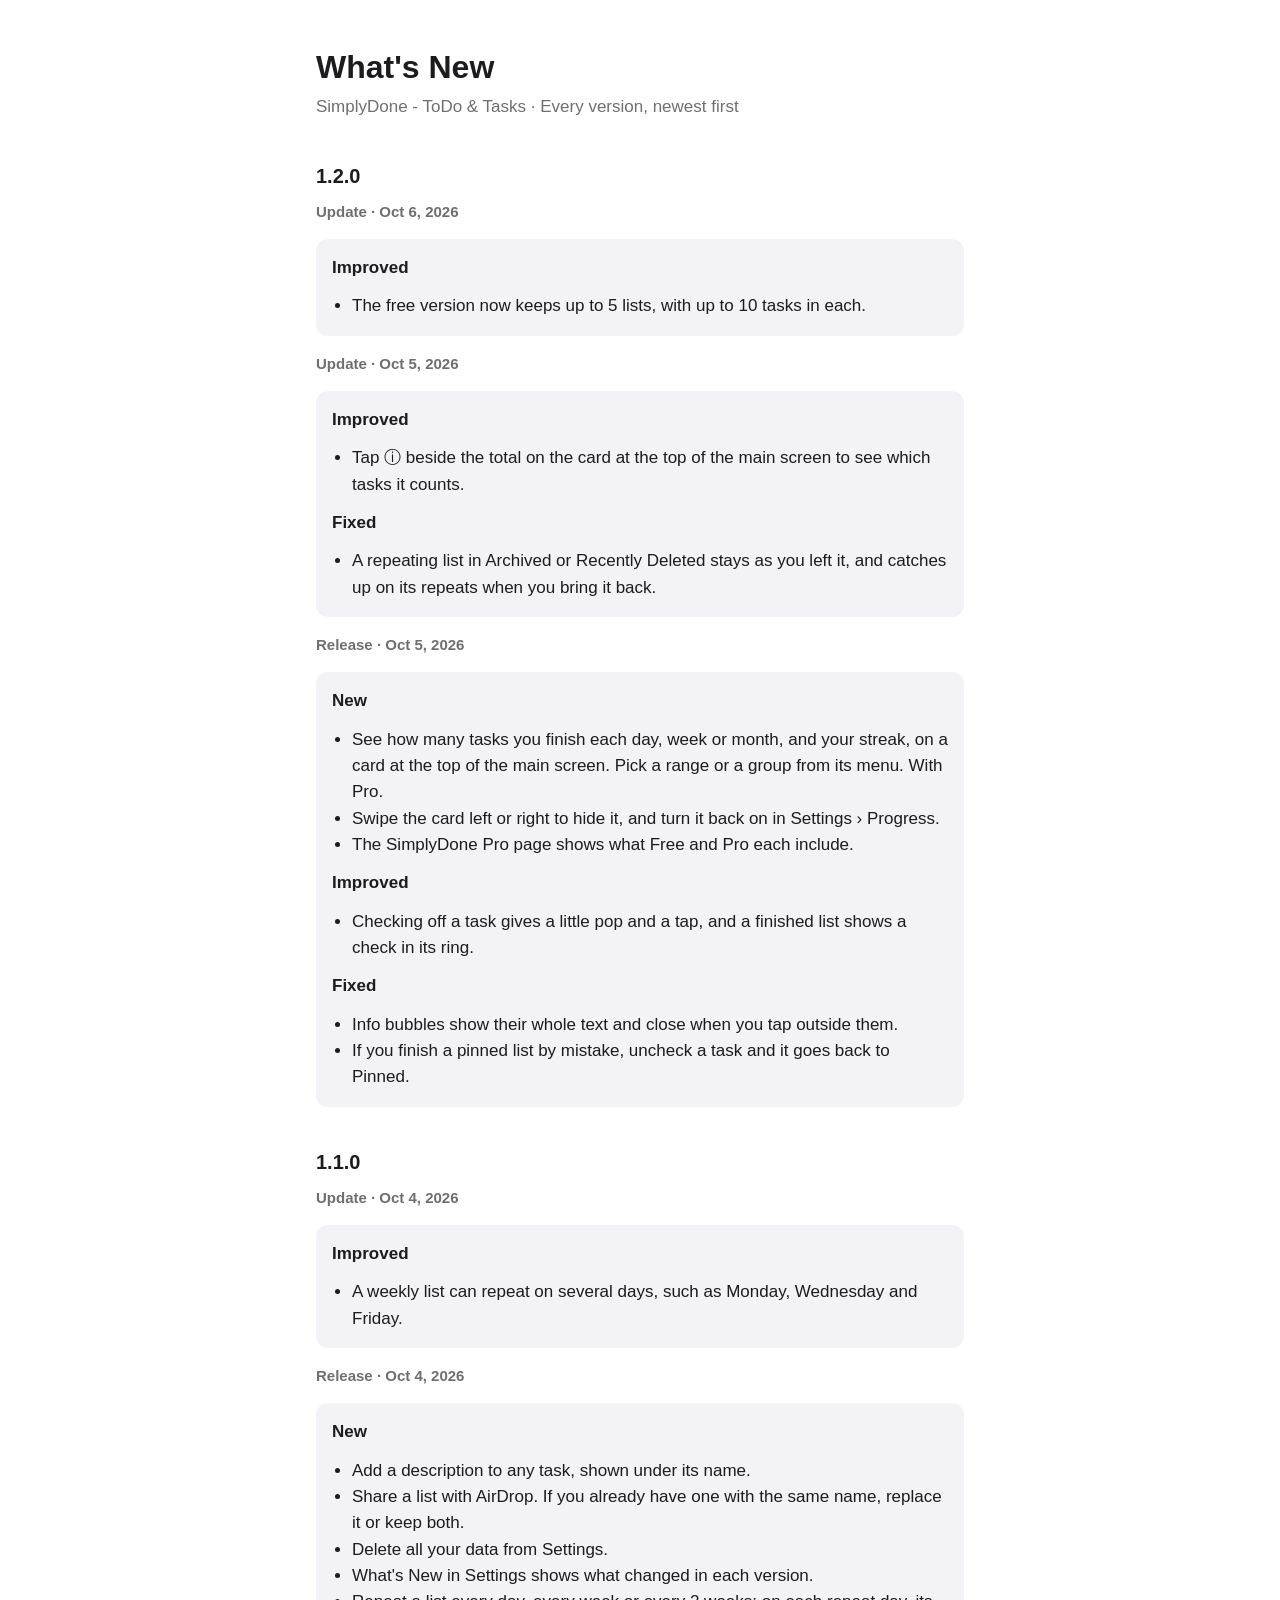
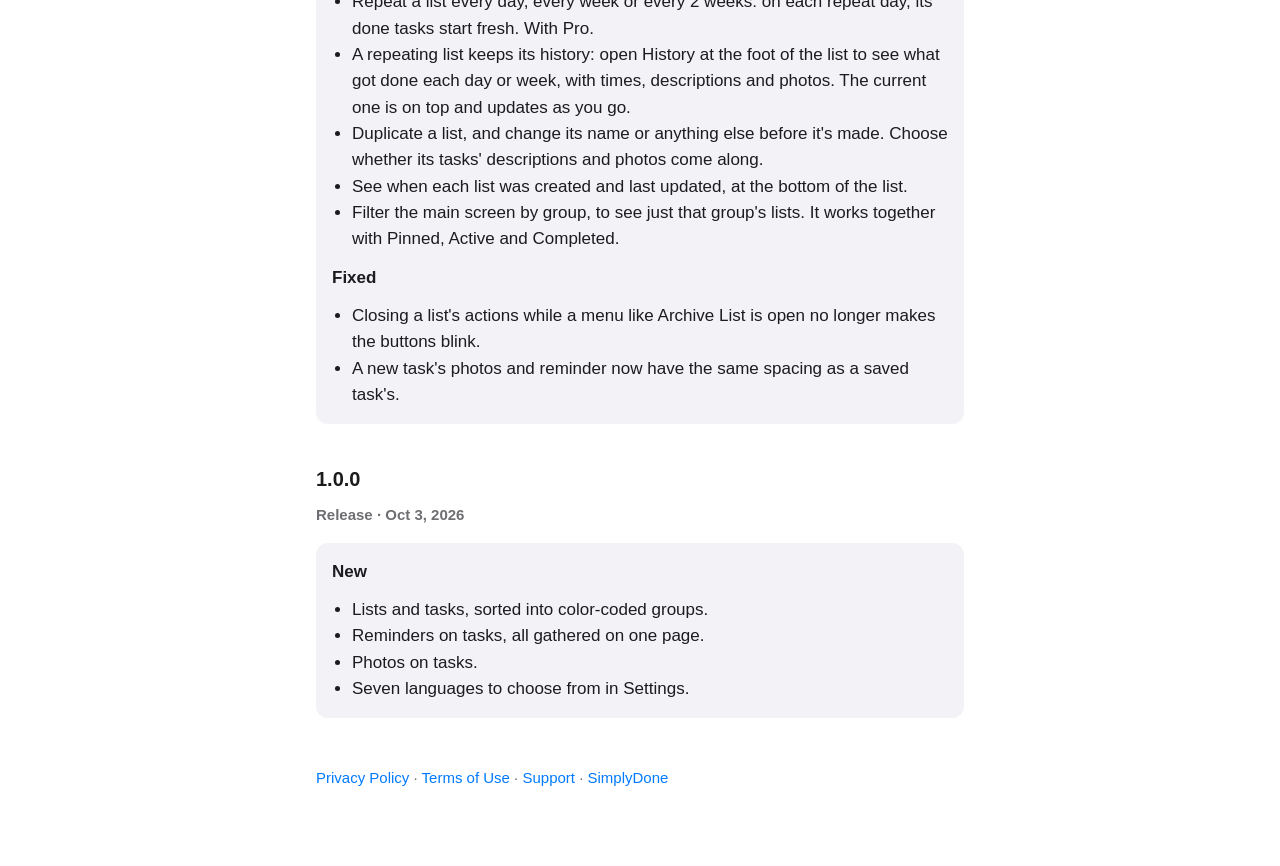
==== todo/changelog/index.html @ 0f0fc0bc "chore: raise free tier limits to 5 lists and 10 tasks - Update the landing page Free card from 3 lis" ====
<!doctype html>
<html lang="en">
  <head>
    <meta charset="utf-8" />
    <meta name="viewport" content="width=device-width, initial-scale=1" />
    <title>SimplyDone What's New</title>
    <meta name="description" content="What changed in each version of SimplyDone - ToDo & Tasks." />
    <link rel="canonical" href="https://simplydevlab.github.io/simplydone-site/todo/changelog/" />
    <meta property="og:type" content="website" />
    <meta property="og:site_name" content="SimplyDone" />
    <meta property="og:title" content="SimplyDone What's New" />
    <meta property="og:description" content="What changed in each version of SimplyDone - ToDo &amp; Tasks." />
    <meta property="og:url" content="https://simplydevlab.github.io/simplydone-site/todo/changelog/" />
    <meta property="og:image" content="https://simplydevlab.github.io/simplydone-site/todo/images/icon.png" />
    <meta name="twitter:card" content="summary" />
    <link rel="icon" type="image/png" href="../../favicon.png" />
    <link rel="apple-touch-icon" href="../../apple-touch-icon.png" />
    <link rel="stylesheet" href="../../style.css" />
  </head>
  <body>
    <main>
      <h1>What's New</h1>
      <p class="subtitle">SimplyDone - ToDo &amp; Tasks · Every version, newest first</p>

      <h2>1.2.0</h2>
      <p class="label">Update · Oct 6, 2026</p>
      <div class="card">
        <p><strong>Improved</strong></p>
        <ul>
          <li>The free version now keeps up to 5 lists, with up to 10 tasks in each.</li>
        </ul>
      </div>

      <p class="label">Update · Oct 5, 2026</p>
      <div class="card">
        <p><strong>Improved</strong></p>
        <ul>
          <li>Tap ⓘ beside the total on the card at the top of the main screen to see which tasks it counts.</li>
        </ul>
        <p><strong>Fixed</strong></p>
        <ul>
          <li>A repeating list in Archived or Recently Deleted stays as you left it, and catches up on its repeats when you bring it back.</li>
        </ul>
      </div>

      <p class="label">Release · Oct 5, 2026</p>
      <div class="card">
        <p><strong>New</strong></p>
        <ul>
          <li>See how many tasks you finish each day, week or month, and your streak, on a card at the top of the main screen. Pick a range or a group from its menu. With Pro.</li>
          <li>Swipe the card left or right to hide it, and turn it back on in Settings › Progress.</li>
          <li>The SimplyDone Pro page shows what Free and Pro each include.</li>
        </ul>
        <p><strong>Improved</strong></p>
        <ul>
          <li>Checking off a task gives a little pop and a tap, and a finished list shows a check in its ring.</li>
        </ul>
        <p><strong>Fixed</strong></p>
        <ul>
          <li>Info bubbles show their whole text and close when you tap outside them.</li>
          <li>If you finish a pinned list by mistake, uncheck a task and it goes back to Pinned.</li>
        </ul>
      </div>

      <h2>1.1.0</h2>
      <p class="label">Update · Oct 4, 2026</p>
      <div class="card">
        <p><strong>Improved</strong></p>
        <ul>
          <li>A weekly list can repeat on several days, such as Monday, Wednesday and Friday.</li>
        </ul>
      </div>

      <p class="label">Release · Oct 4, 2026</p>
      <div class="card">
        <p><strong>New</strong></p>
        <ul>
          <li>Add a description to any task, shown under its name.</li>
          <li>Share a list with AirDrop. If you already have one with the same name, replace it or keep both.</li>
          <li>Delete all your data from Settings.</li>
          <li>What's New in Settings shows what changed in each version.</li>
          <li>Repeat a list every day, every week or every 2 weeks: on each repeat day, its done tasks start fresh. With Pro.</li>
          <li>A repeating list keeps its history: open History at the foot of the list to see what got done each day or week, with times, descriptions and photos. The current one is on top and updates as you go.</li>
          <li>Duplicate a list, and change its name or anything else before it's made. Choose whether its tasks' descriptions and photos come along.</li>
          <li>See when each list was created and last updated, at the bottom of the list.</li>
          <li>Filter the main screen by group, to see just that group's lists. It works together with Pinned, Active and Completed.</li>
        </ul>
        <p><strong>Fixed</strong></p>
        <ul>
          <li>Closing a list's actions while a menu like Archive List is open no longer makes the buttons blink.</li>
          <li>A new task's photos and reminder now have the same spacing as a saved task's.</li>
        </ul>
      </div>

      <h2>1.0.0</h2>
      <p class="label">Release · Oct 3, 2026</p>
      <div class="card">
        <p><strong>New</strong></p>
        <ul>
          <li>Lists and tasks, sorted into color-coded groups.</li>
          <li>Reminders on tasks, all gathered on one page.</li>
          <li>Photos on tasks.</li>
          <li>Seven languages to choose from in Settings.</li>
        </ul>
      </div>

      <footer>
        <p><a href="../privacy/">Privacy Policy</a> · <a href="../terms/">Terms of Use</a> · <a href="../support/">Support</a> · <a href="../../">SimplyDone</a></p>
      </footer>
    </main>
  </body>
</html>
---- style.css ----
:root {
  --text: #1c1c1e;
  --muted: #6e6e73;
  --background: #ffffff;
  --card: #f2f2f7;
  --link: #007aff;
  --hairline: rgba(0, 0, 0, 0.1);
}

@media (prefers-color-scheme: dark) {
  :root {
    --text: #f2f2f7;
    --muted: #98989f;
    --background: #000000;
    --card: #1c1c1e;
    --link: #0a84ff;
    --hairline: rgba(255, 255, 255, 0.16);
  }
}

* {
  box-sizing: border-box;
}

body {
  margin: 0;
  background: var(--background);
  color: var(--text);
  font: 17px/1.55 -apple-system, BlinkMacSystemFont, 'SF Pro Text', 'Helvetica Neue', Arial, sans-serif;
  -webkit-text-size-adjust: 100%;
}

main {
  max-width: 680px;
  margin: 0 auto;
  padding: 48px 16px 64px;
}

h1 {
  font-size: 32px;
  line-height: 1.2;
  margin: 0 0 8px;
}

h2 {
  font-size: 20px;
  margin: 40px 0 8px;
}

h3 {
  font-size: 17px;
  margin: 24px 0 4px;
}

p,
ul {
  margin: 0 0 12px;
}

ul {
  padding-left: 20px;
}

a {
  color: var(--link);
  text-decoration: none;
}

a:hover {
  text-decoration: underline;
}

.subtitle {
  color: var(--muted);
  margin-bottom: 32px;
}

.card {
  background: var(--card);
  border-radius: 12px;
  padding: 16px;
  margin: 16px 0;
}

.card p:last-child,
.card ul:last-child {
  margin-bottom: 0;
}

.label {
  color: var(--muted);
  font-size: 15px;
  font-weight: 600;
  margin-bottom: 8px;
}

footer {
  margin-top: 48px;
  color: var(--muted);
  font-size: 15px;
}

/* Product page */

main.wide {
  max-width: 960px;
}

.app-header {
  display: flex;
  gap: 20px;
  align-items: flex-start;
  margin-bottom: 40px;
}

.app-header h1 {
  margin-bottom: 4px;
}

.app-icon {
  flex: none;
  width: 96px;
  height: 96px;
  border-radius: 22%;
  box-shadow: 0 0 0 1px var(--hairline);
}

.tagline {
  color: var(--muted);
  font-size: 20px;
  margin-bottom: 16px;
}

.store-badge {
  display: block;
  width: fit-content;
}

.store-badge img {
  display: block;
  width: 150px;
  height: auto;
}

.meta {
  color: var(--muted);
  font-size: 15px;
  margin: 12px 0 0;
}

.gallery {
  display: flex;
  gap: 20px;
  overflow-x: auto;
  scroll-snap-type: x mandatory;
  margin: 0 -16px;
  padding: 4px 16px 20px;
  scroll-padding: 0 16px;
}

.gallery figure {
  flex: 0 0 200px;
  margin: 0;
  scroll-snap-align: start;
}

.gallery figcaption {
  color: var(--muted);
  font-size: 15px;
  line-height: 1.4;
  min-height: 63px;
  margin-bottom: 12px;
}

.gallery figcaption strong {
  display: block;
  color: var(--text);
  font-size: 17px;
}

.phone {
  padding: 6px;
  border-radius: 36px;
  background: #1c1c1e;
  box-shadow: 0 0 0 1px var(--hairline);
}

.phone img {
  display: block;
  width: 100%;
  height: auto;
  border-radius: 30px;
}

.features {
  display: grid;
  grid-template-columns: 1fr 1fr;
  gap: 12px;
  margin: 16px 0;
}

.features .card {
  margin: 0;
}

.features h3 {
  margin-top: 0;
}

@media (max-width: 600px) {
  .features {
    grid-template-columns: 1fr;
  }
}

@media (max-width: 480px) {
  .app-header {
    flex-direction: column;
    gap: 16px;
  }

  .app-header h1 {
    font-size: 28px;
  }

  .tagline {
    font-size: 17px;
  }
}
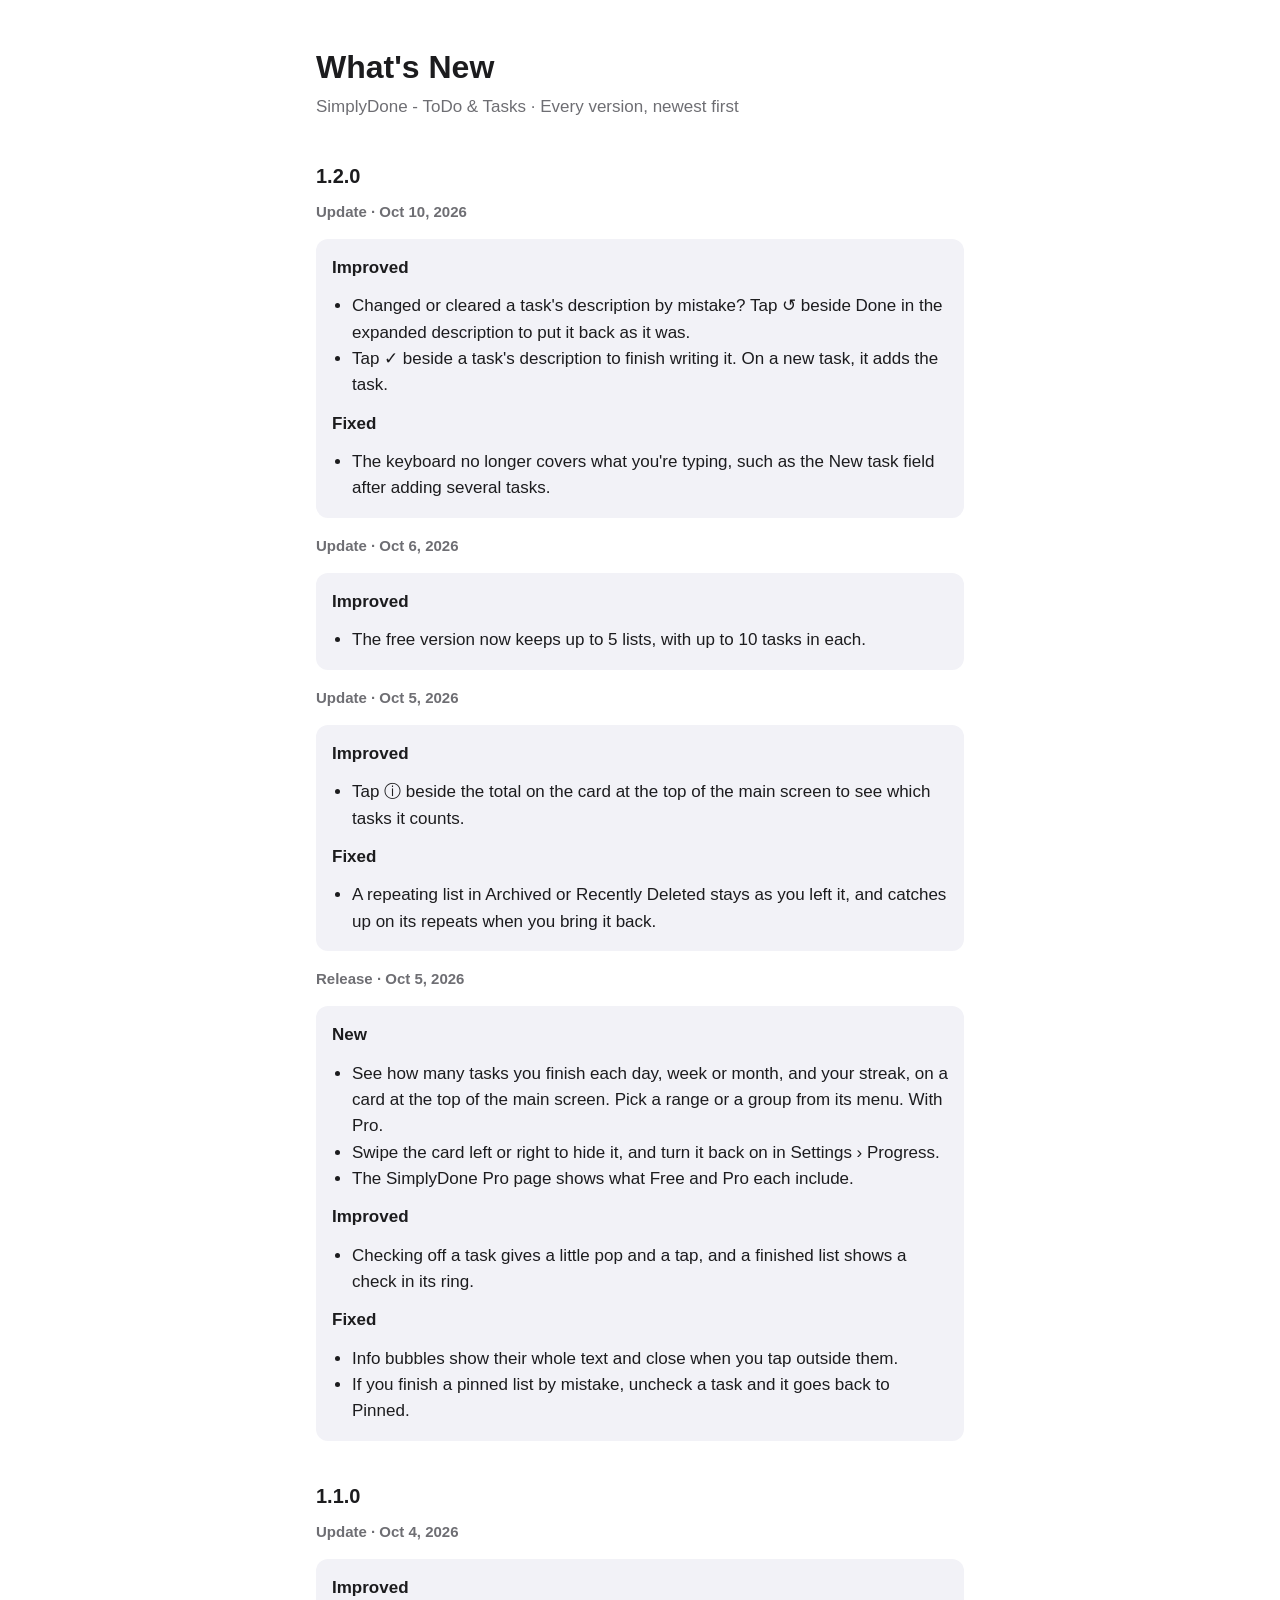
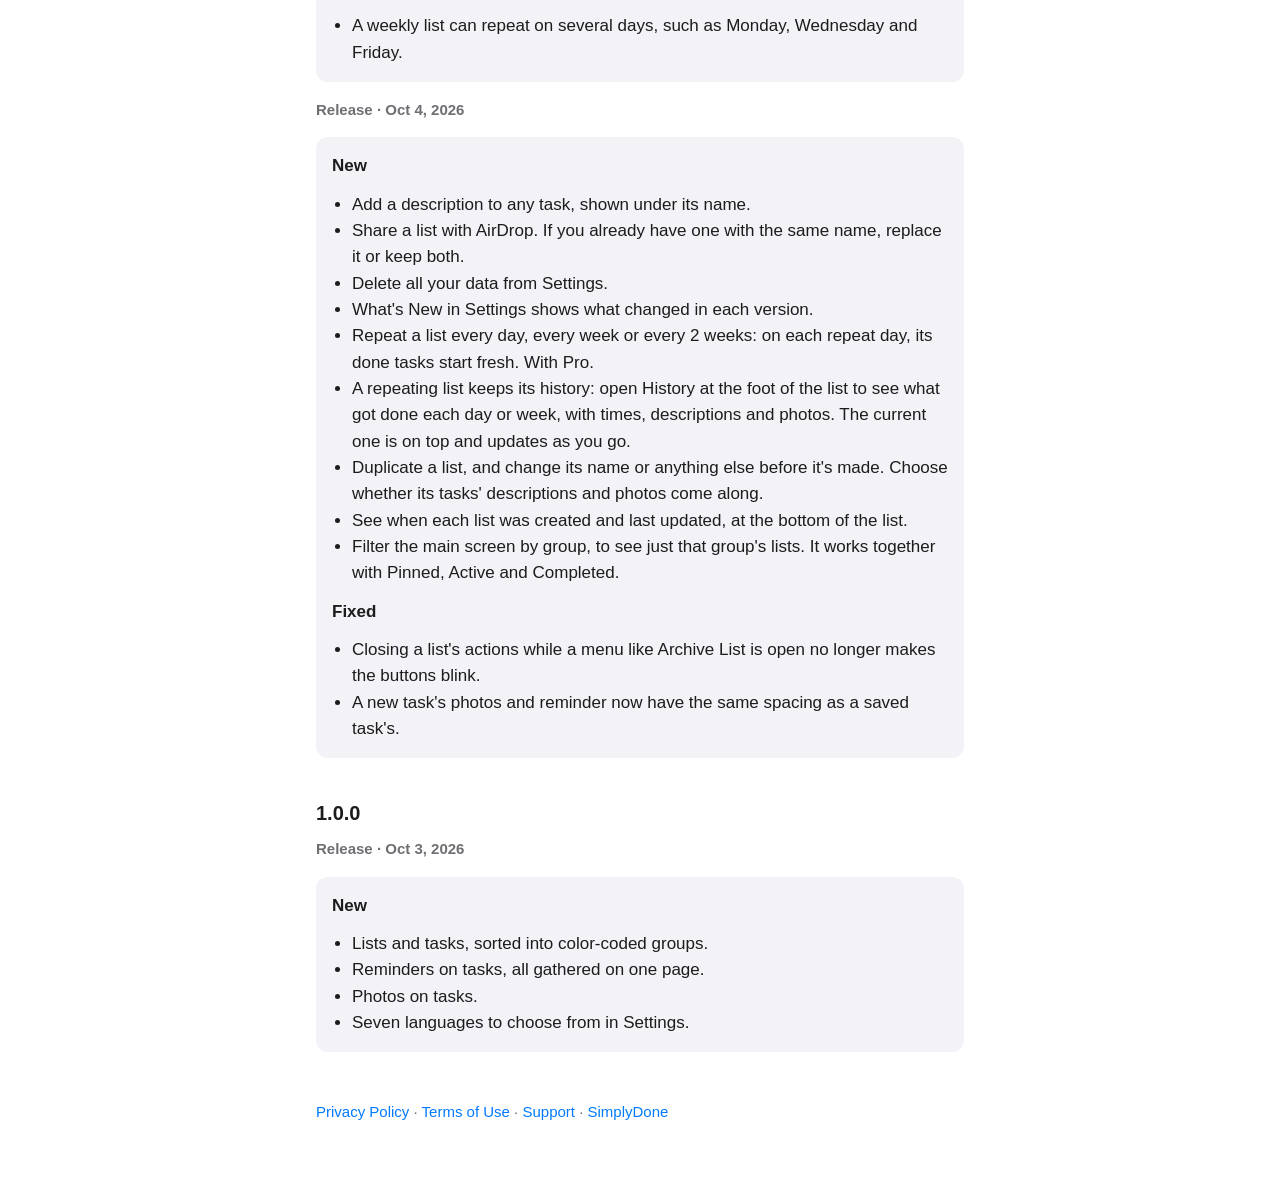
==== commit b4a60088: "chore: What's New lines for description Undo, ✓ and the keyboard fix - Add an Oct 10, 2026 update un" ====
--- a/todo/changelog/index.html
+++ b/todo/changelog/index.html
@@ -23,6 +23,19 @@
       <p class="subtitle">SimplyDone - ToDo &amp; Tasks · Every version, newest first</p>
 
       <h2>1.2.0</h2>
+      <p class="label">Update · Oct 10, 2026</p>
+      <div class="card">
+        <p><strong>Improved</strong></p>
+        <ul>
+          <li>Changed or cleared a task's description by mistake? Tap ↺ beside Done in the expanded description to put it back as it was.</li>
+          <li>Tap ✓ beside a task's description to finish writing it. On a new task, it adds the task.</li>
+        </ul>
+        <p><strong>Fixed</strong></p>
+        <ul>
+          <li>The keyboard no longer covers what you're typing, such as the New task field after adding several tasks.</li>
+        </ul>
+      </div>
+
       <p class="label">Update · Oct 6, 2026</p>
       <div class="card">
         <p><strong>Improved</strong></p>
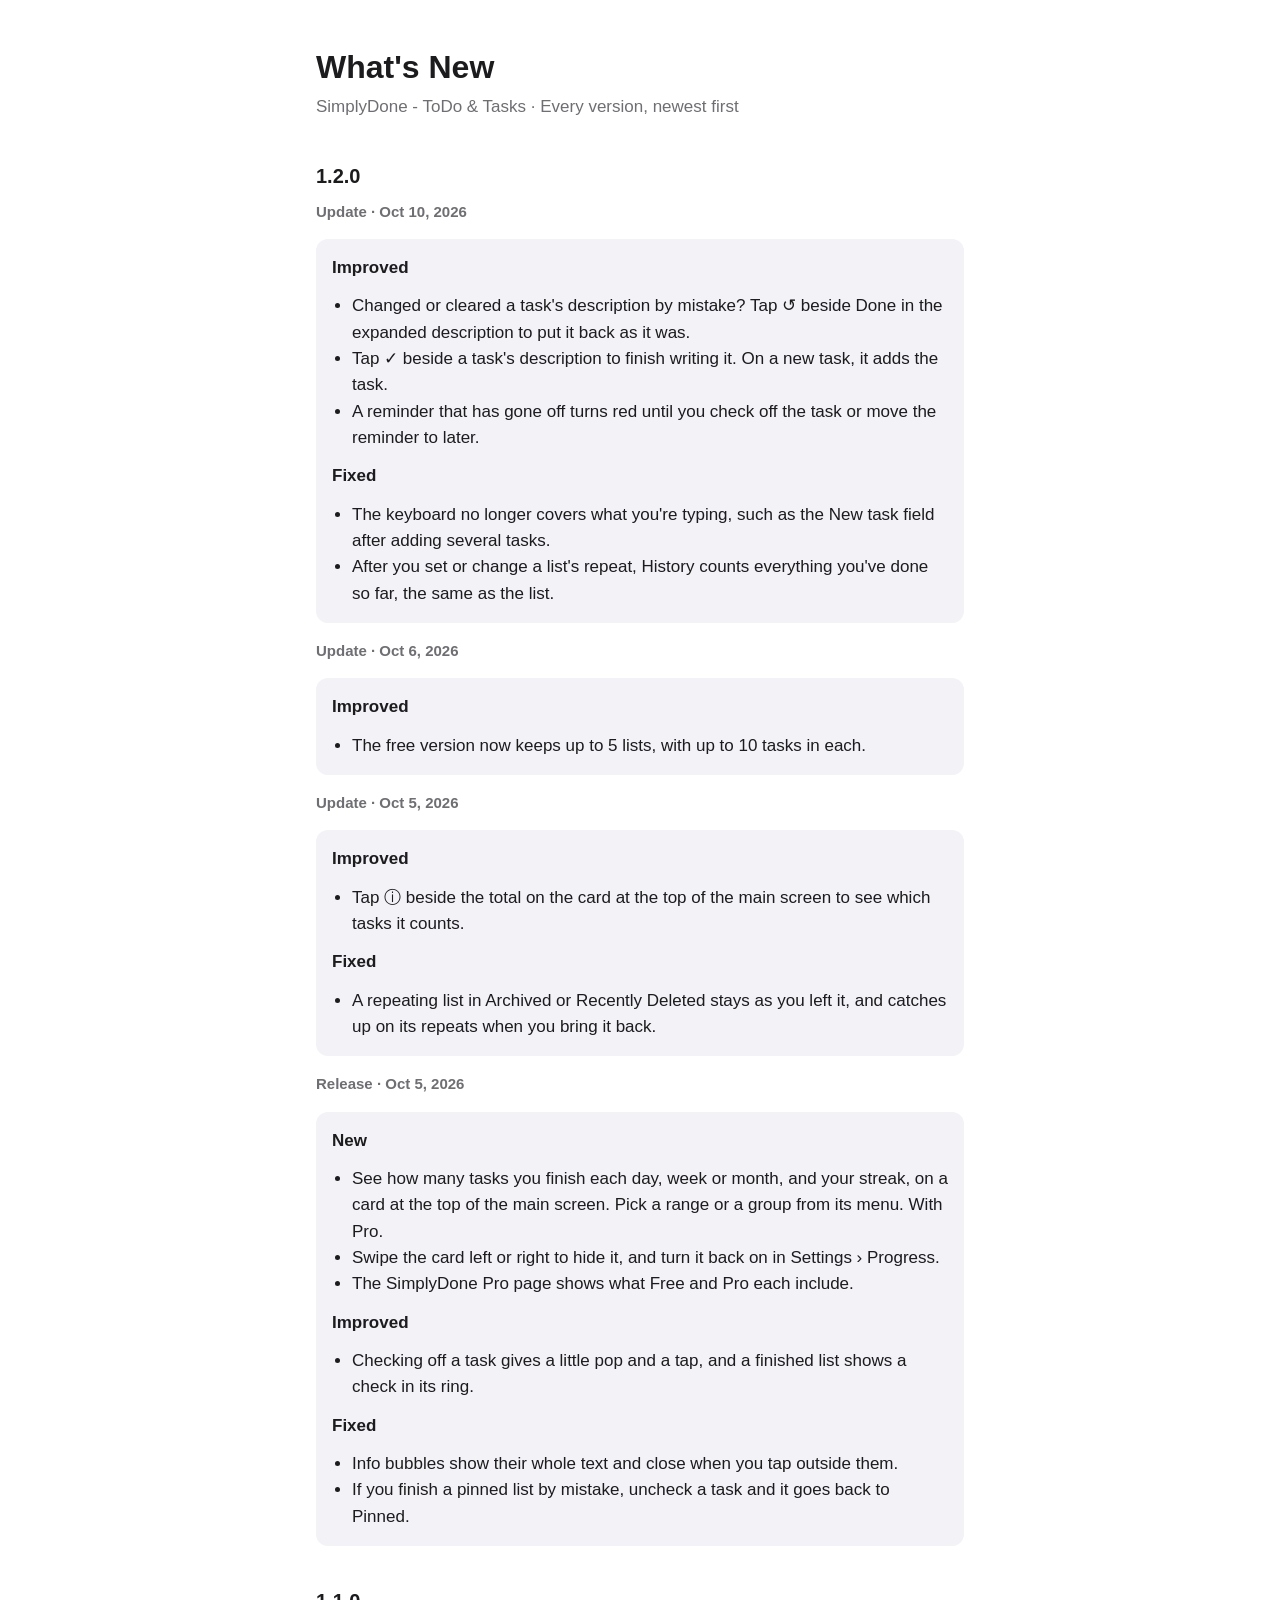
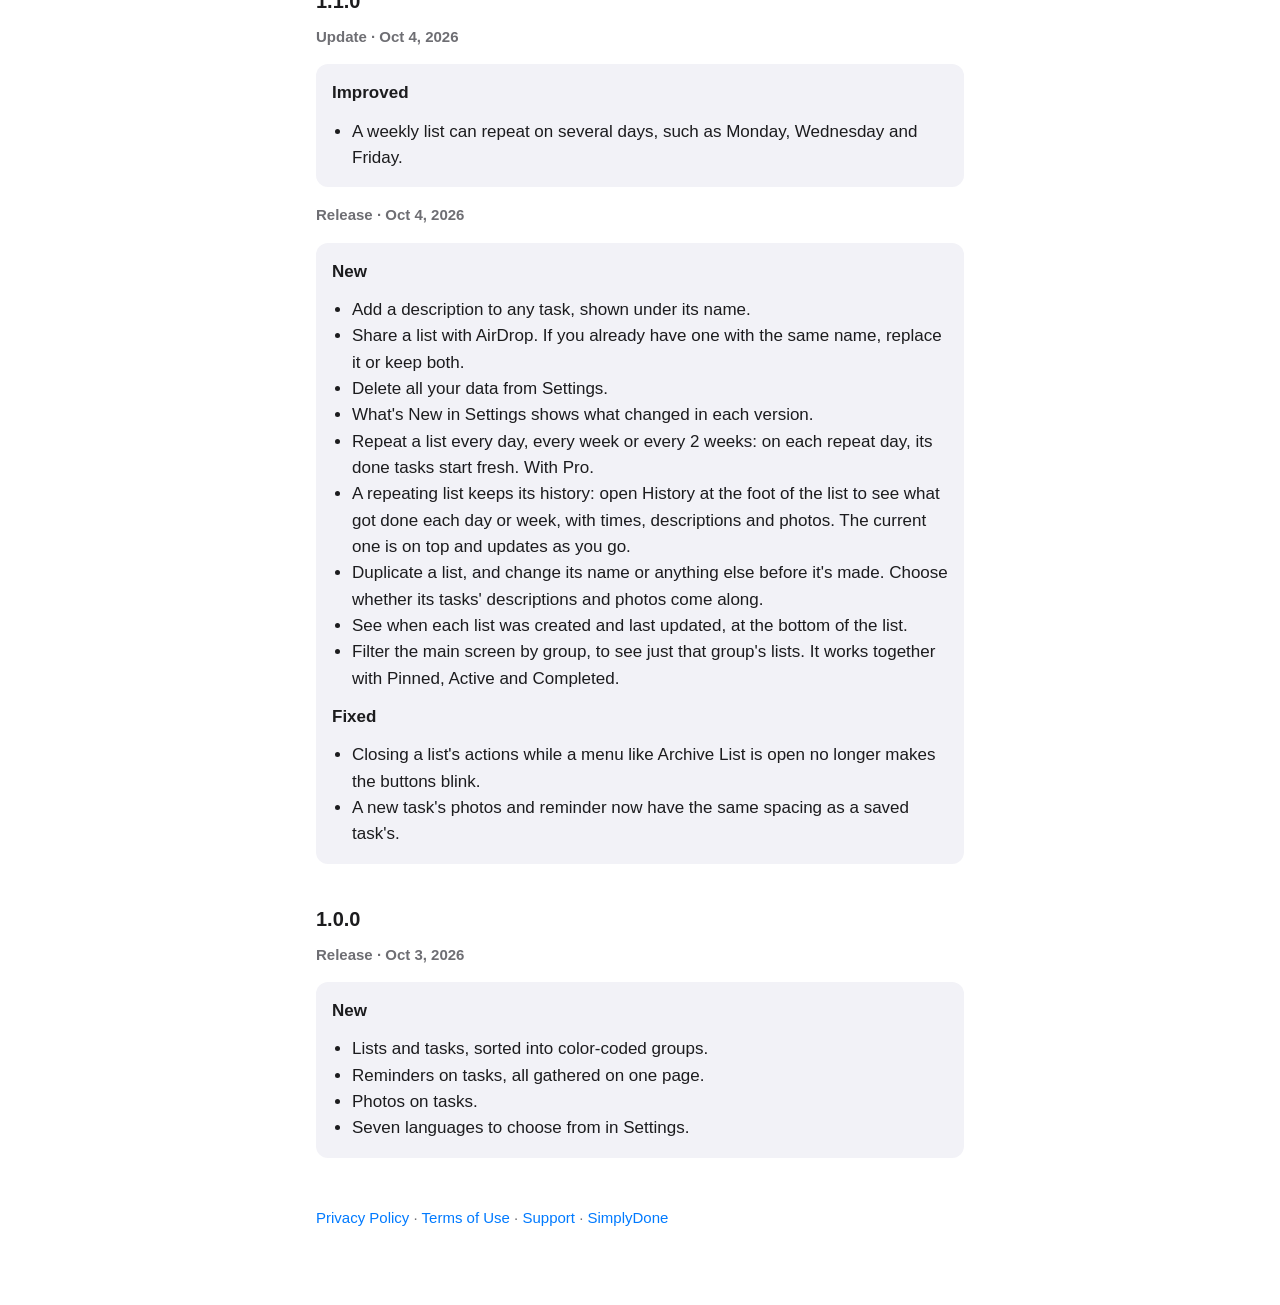
==== commit 12772380: "chore: What's New lines for overdue reminders and the History fix - Add to the Oct 10, 2026 update u" ====
--- a/todo/changelog/index.html
+++ b/todo/changelog/index.html
@@ -29,10 +29,12 @@
         <ul>
           <li>Changed or cleared a task's description by mistake? Tap ↺ beside Done in the expanded description to put it back as it was.</li>
           <li>Tap ✓ beside a task's description to finish writing it. On a new task, it adds the task.</li>
+          <li>A reminder that has gone off turns red until you check off the task or move the reminder to later.</li>
         </ul>
         <p><strong>Fixed</strong></p>
         <ul>
           <li>The keyboard no longer covers what you're typing, such as the New task field after adding several tasks.</li>
+          <li>After you set or change a list's repeat, History counts everything you've done so far, the same as the list.</li>
         </ul>
       </div>
 
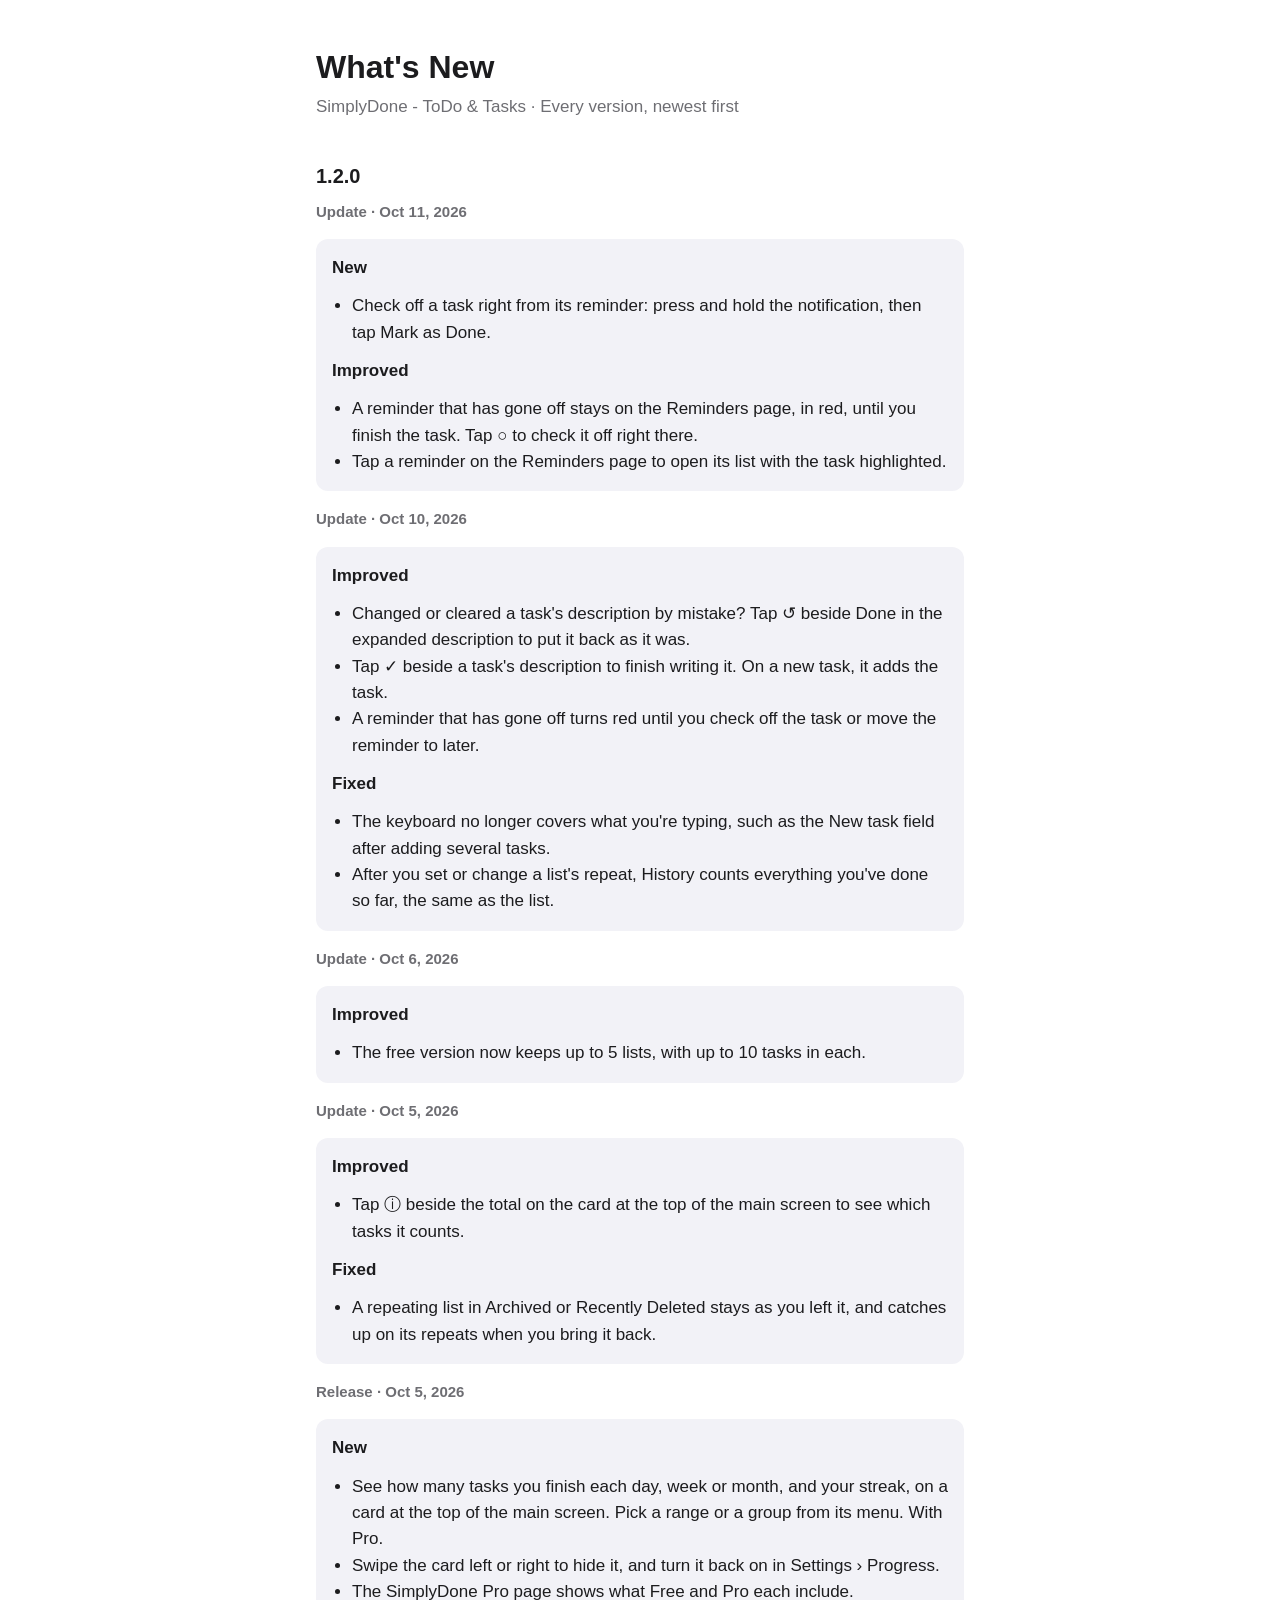
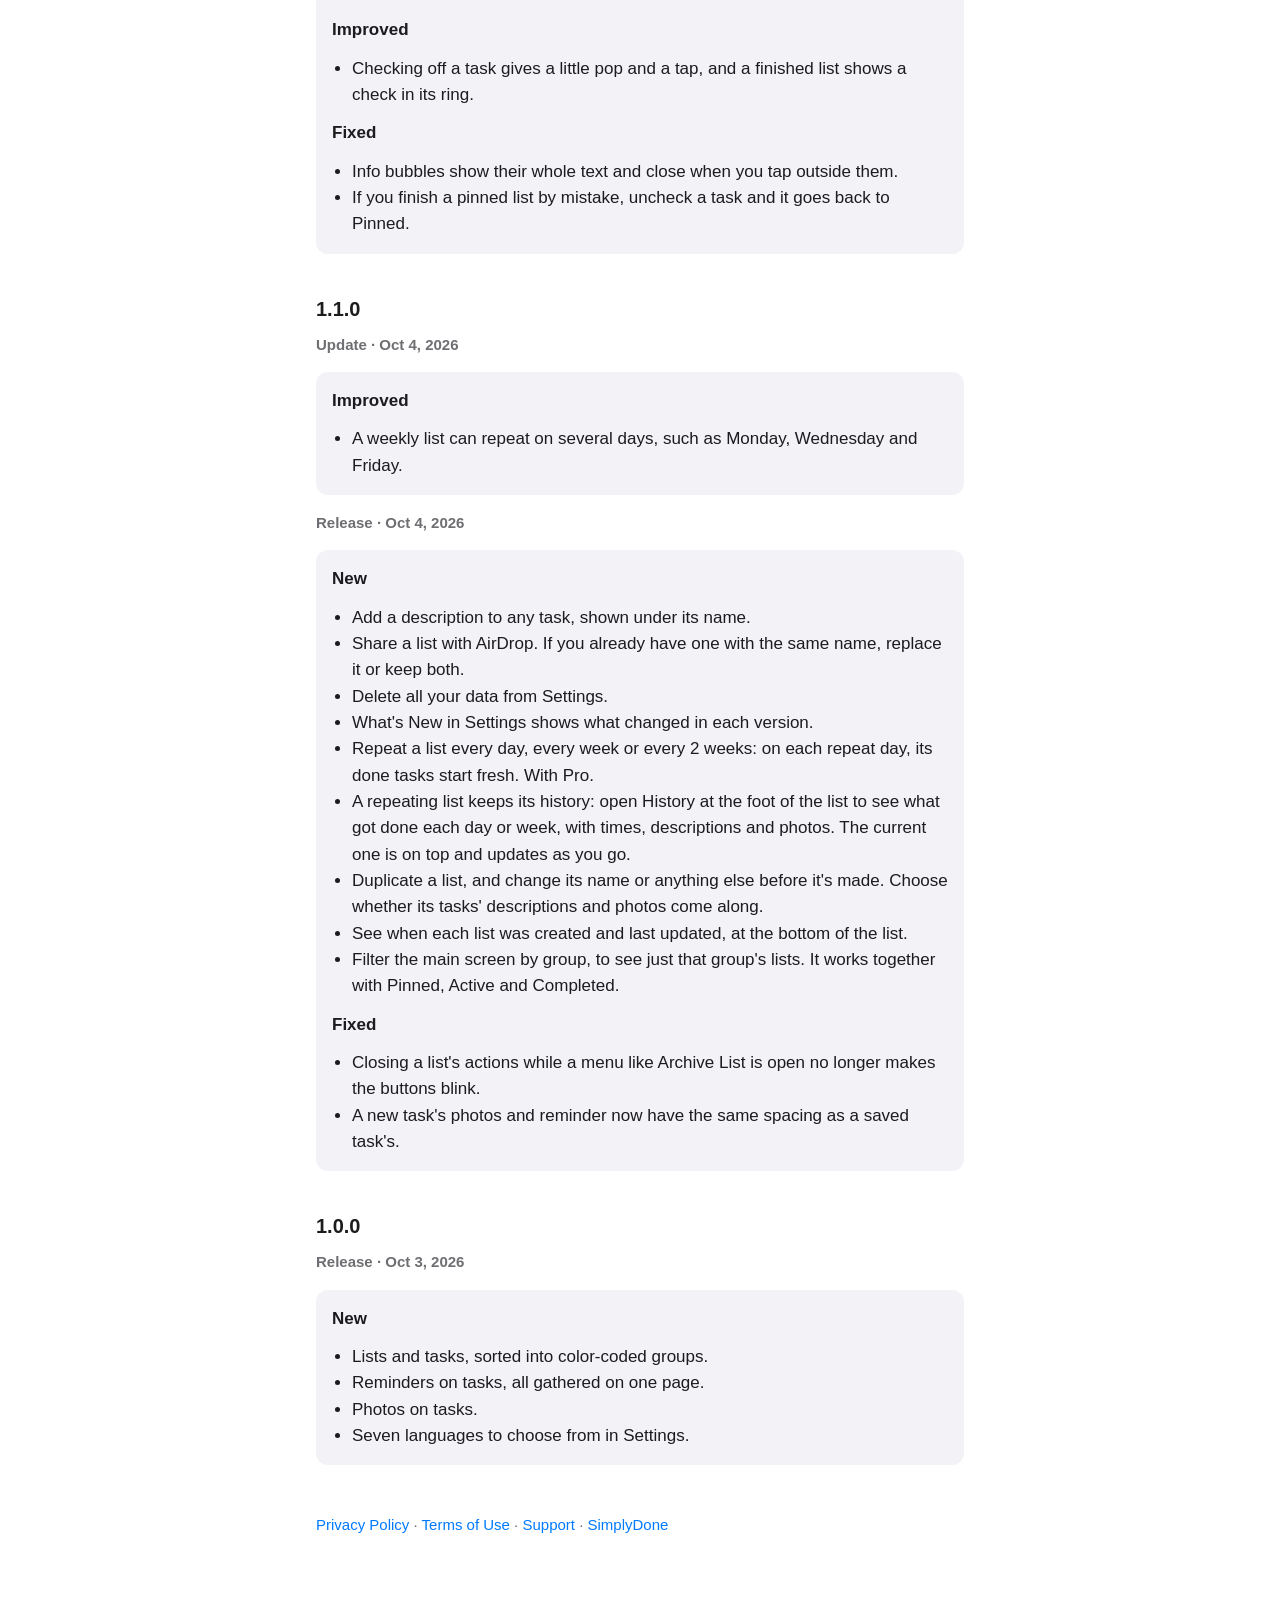
==== commit 8e8a66e0: "chore: What's New lines for Mark as Done and the Reminders page - Add an Oct 11, 2026 update under 1" ====
--- a/todo/changelog/index.html
+++ b/todo/changelog/index.html
@@ -23,6 +23,19 @@
       <p class="subtitle">SimplyDone - ToDo &amp; Tasks · Every version, newest first</p>
 
       <h2>1.2.0</h2>
+      <p class="label">Update · Oct 11, 2026</p>
+      <div class="card">
+        <p><strong>New</strong></p>
+        <ul>
+          <li>Check off a task right from its reminder: press and hold the notification, then tap Mark as Done.</li>
+        </ul>
+        <p><strong>Improved</strong></p>
+        <ul>
+          <li>A reminder that has gone off stays on the Reminders page, in red, until you finish the task. Tap ○ to check it off right there.</li>
+          <li>Tap a reminder on the Reminders page to open its list with the task highlighted.</li>
+        </ul>
+      </div>
+
       <p class="label">Update · Oct 10, 2026</p>
       <div class="card">
         <p><strong>Improved</strong></p>
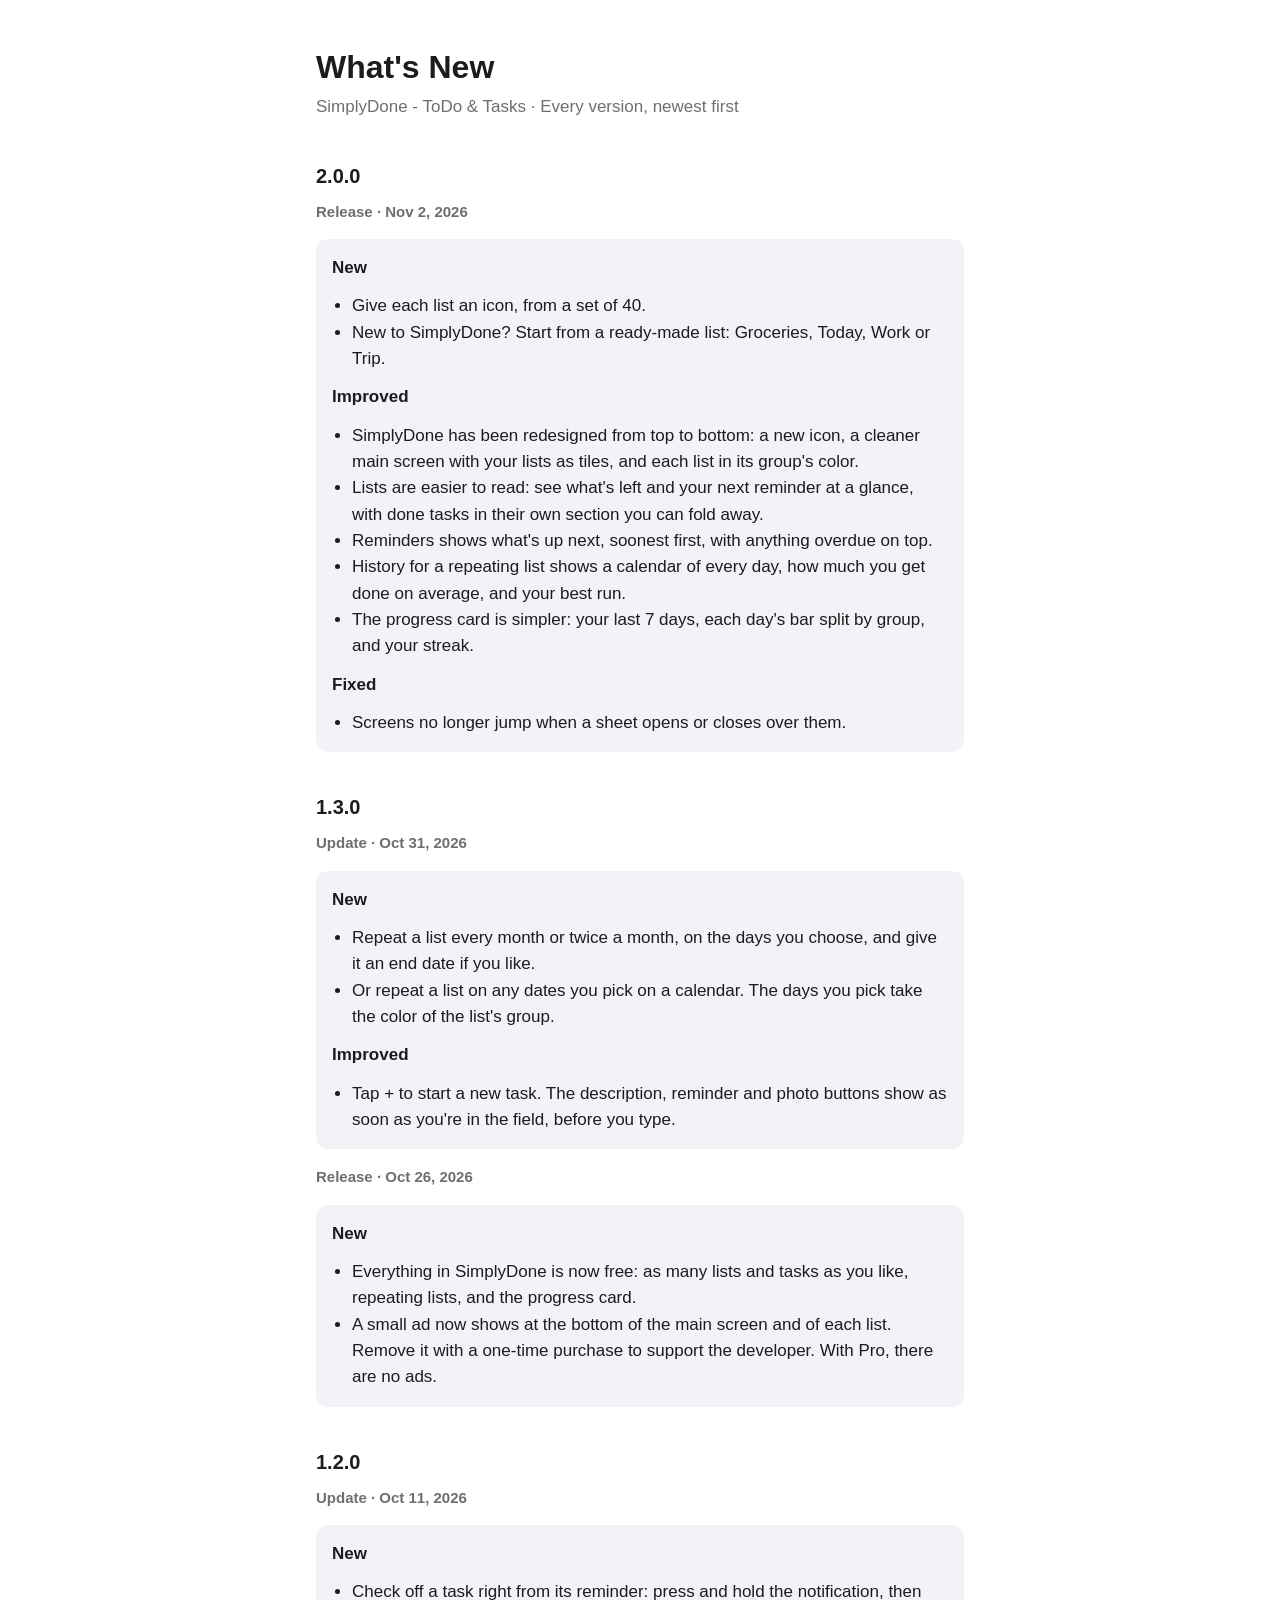
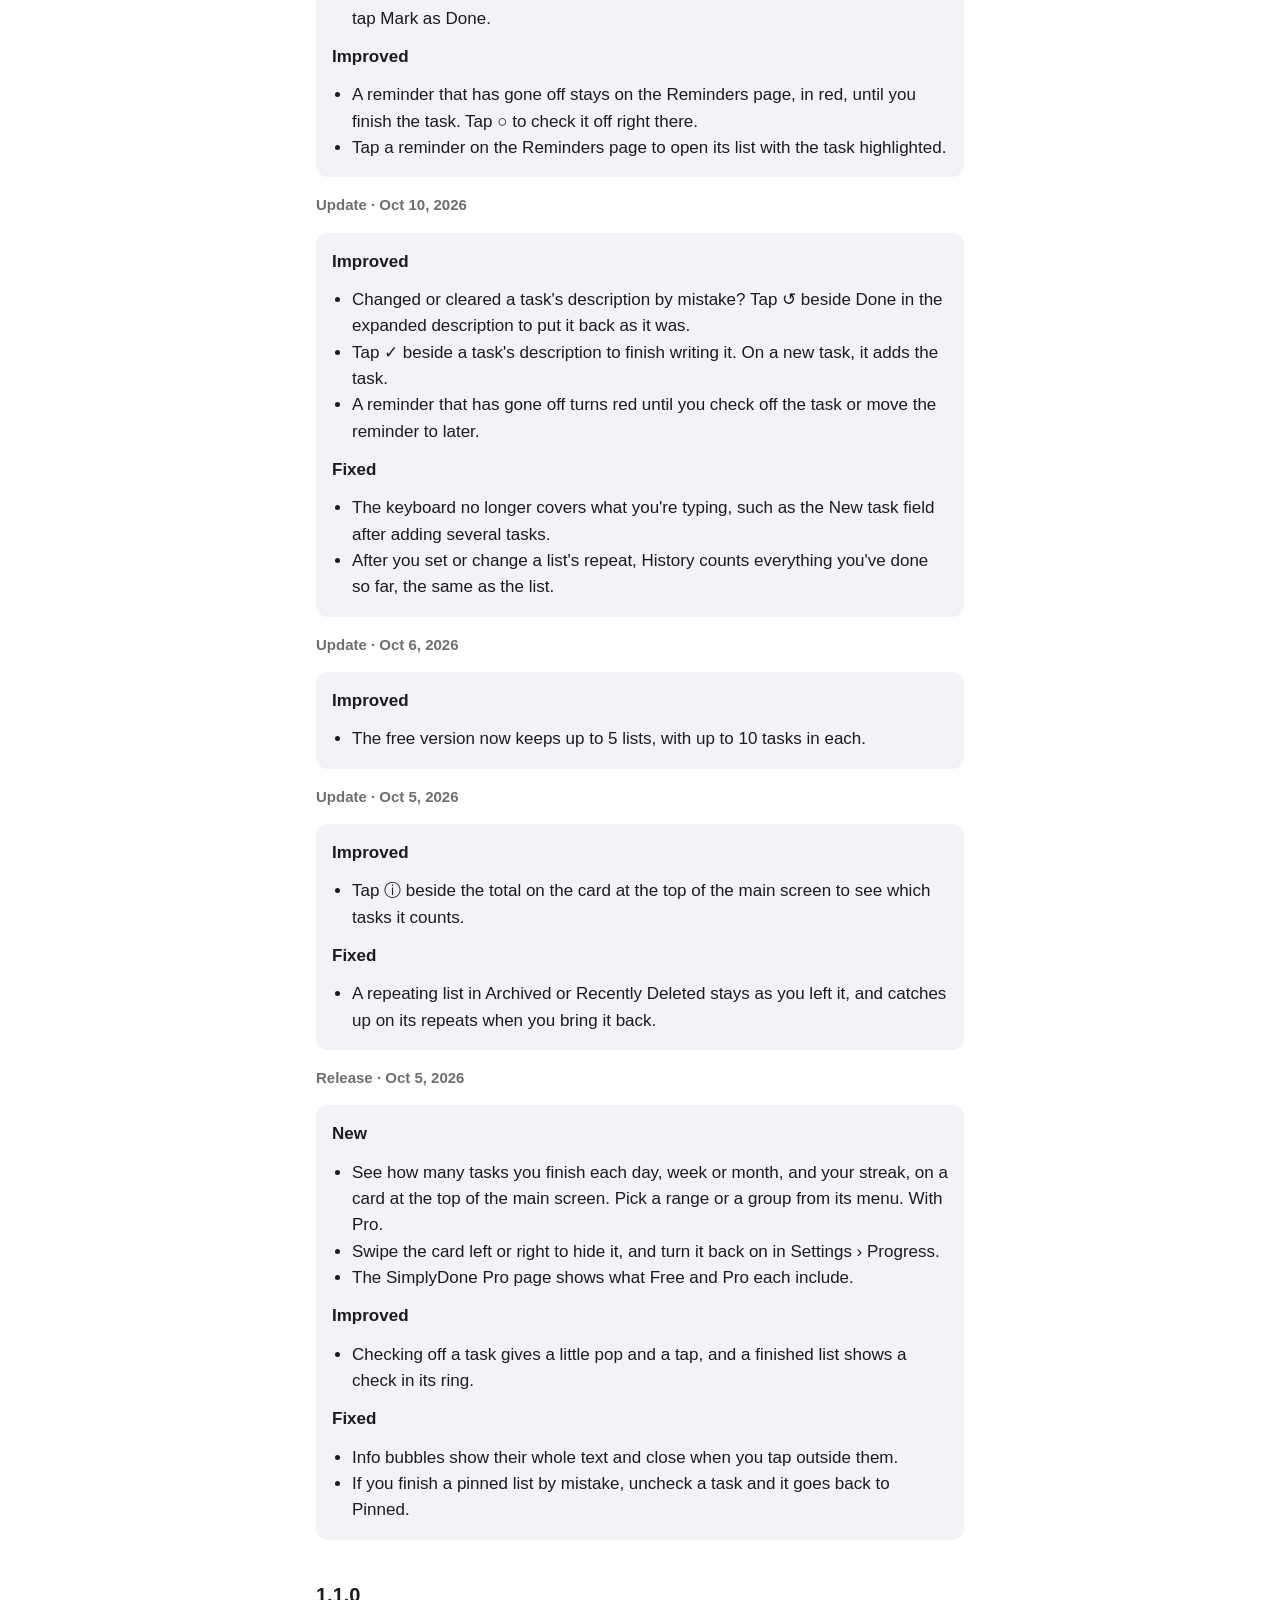
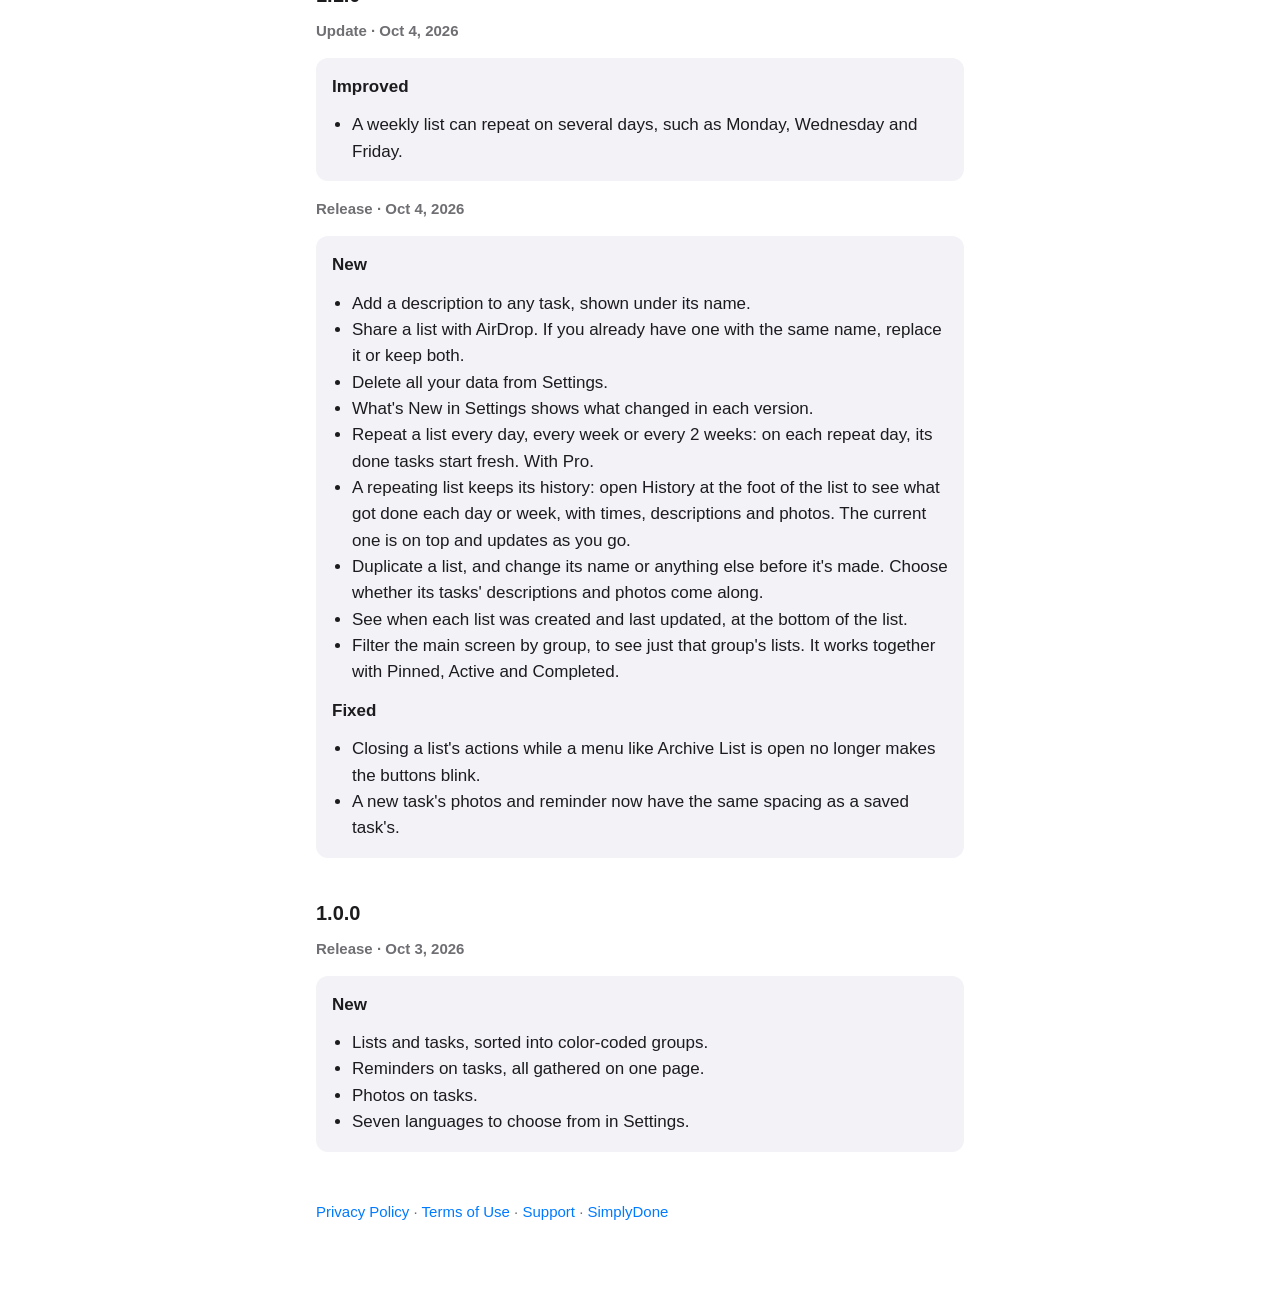
==== commit b49fe522: "chore: Site matches 2.0.0, with the redesign's icon, screenshots and What's New - App icon, favicon " ====
--- a/todo/changelog/index.html
+++ b/todo/changelog/index.html
@@ -21,6 +21,51 @@
     <main>
       <h1>What's New</h1>
       <p class="subtitle">SimplyDone - ToDo &amp; Tasks · Every version, newest first</p>
+
+      <h2>2.0.0</h2>
+      <p class="label">Release · Nov 2, 2026</p>
+      <div class="card">
+        <p><strong>New</strong></p>
+        <ul>
+          <li>Give each list an icon, from a set of 40.</li>
+          <li>New to SimplyDone? Start from a ready-made list: Groceries, Today, Work or Trip.</li>
+        </ul>
+        <p><strong>Improved</strong></p>
+        <ul>
+          <li>SimplyDone has been redesigned from top to bottom: a new icon, a cleaner main screen with your lists as tiles, and each list in its group's color.</li>
+          <li>Lists are easier to read: see what's left and your next reminder at a glance, with done tasks in their own section you can fold away.</li>
+          <li>Reminders shows what's up next, soonest first, with anything overdue on top.</li>
+          <li>History for a repeating list shows a calendar of every day, how much you get done on average, and your best run.</li>
+          <li>The progress card is simpler: your last 7 days, each day's bar split by group, and your streak.</li>
+        </ul>
+        <p><strong>Fixed</strong></p>
+        <ul>
+          <li>Screens no longer jump when a sheet opens or closes over them.</li>
+        </ul>
+      </div>
+
+      <h2>1.3.0</h2>
+      <p class="label">Update · Oct 31, 2026</p>
+      <div class="card">
+        <p><strong>New</strong></p>
+        <ul>
+          <li>Repeat a list every month or twice a month, on the days you choose, and give it an end date if you like.</li>
+          <li>Or repeat a list on any dates you pick on a calendar. The days you pick take the color of the list's group.</li>
+        </ul>
+        <p><strong>Improved</strong></p>
+        <ul>
+          <li>Tap + to start a new task. The description, reminder and photo buttons show as soon as you're in the field, before you type.</li>
+        </ul>
+      </div>
+
+      <p class="label">Release · Oct 26, 2026</p>
+      <div class="card">
+        <p><strong>New</strong></p>
+        <ul>
+          <li>Everything in SimplyDone is now free: as many lists and tasks as you like, repeating lists, and the progress card.</li>
+          <li>A small ad now shows at the bottom of the main screen and of each list. Remove it with a one-time purchase to support the developer. With Pro, there are no ads.</li>
+        </ul>
+      </div>
 
       <h2>1.2.0</h2>
       <p class="label">Update · Oct 11, 2026</p>
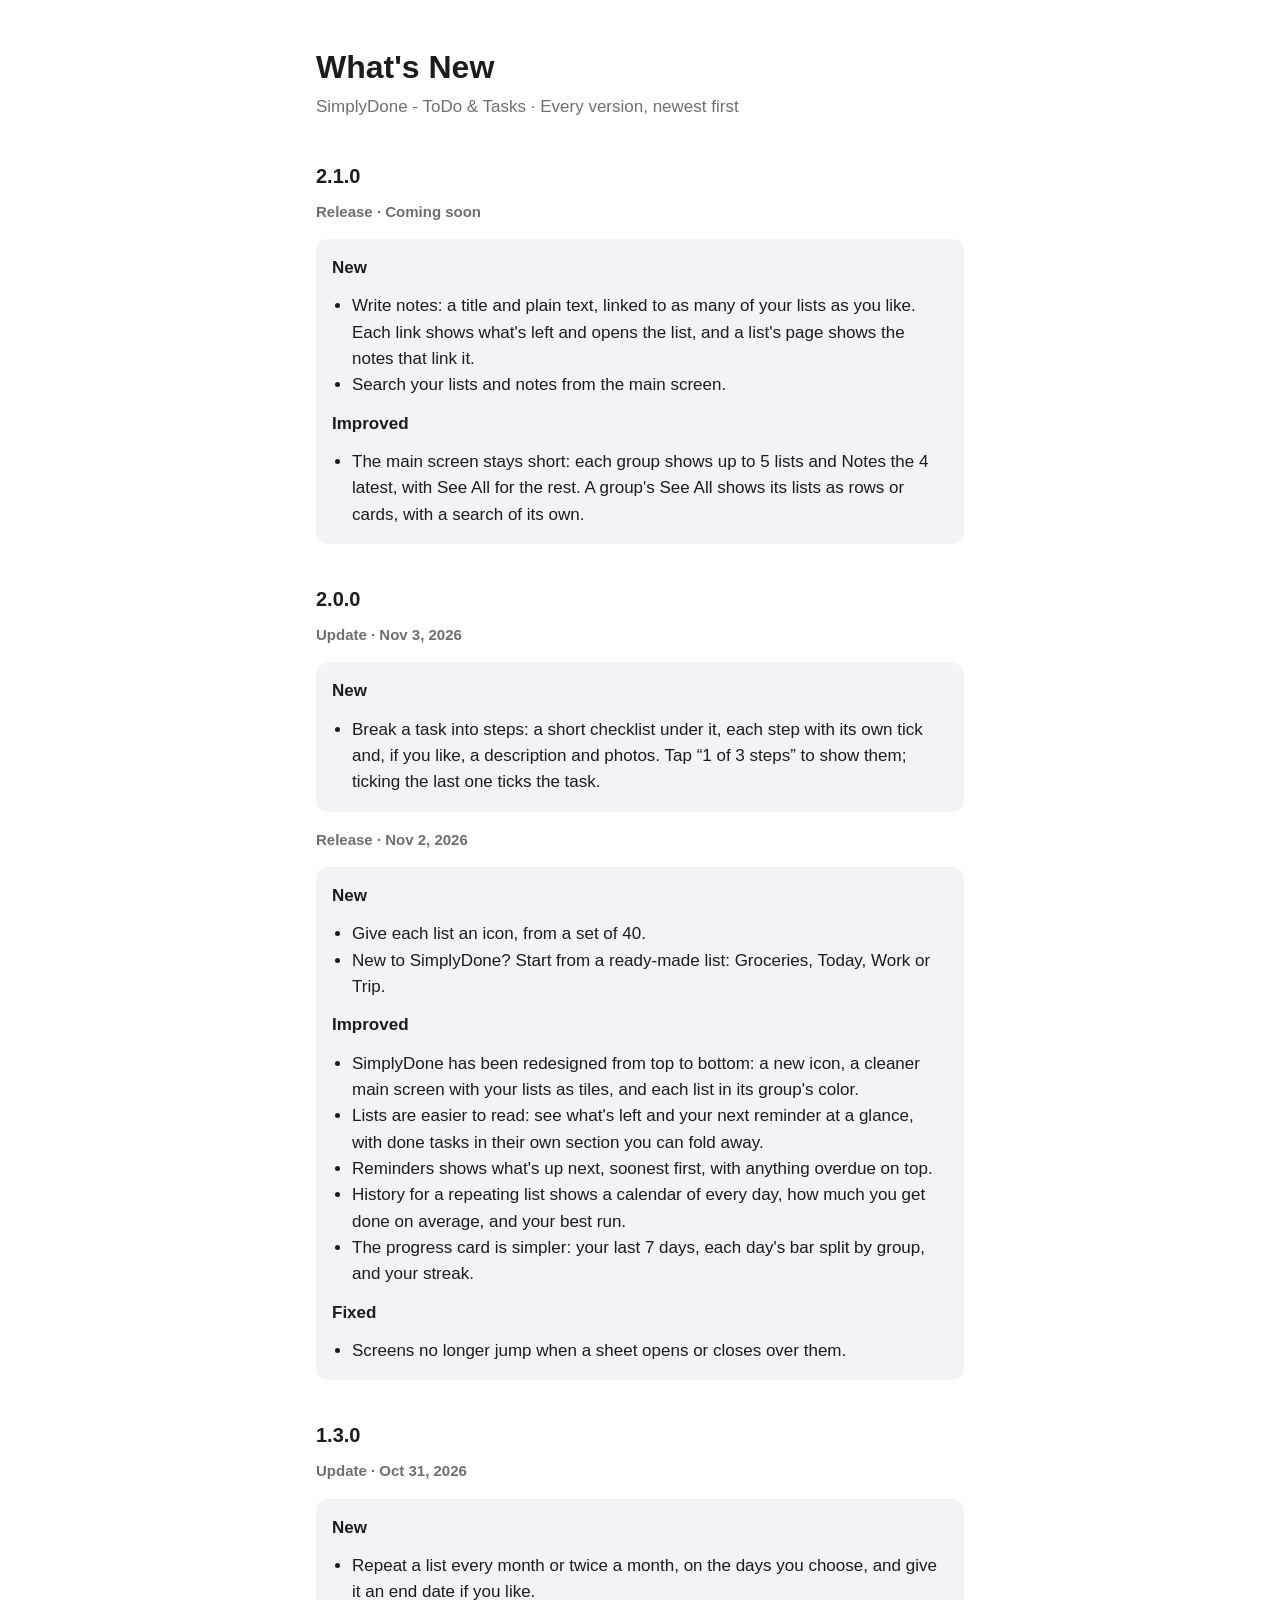
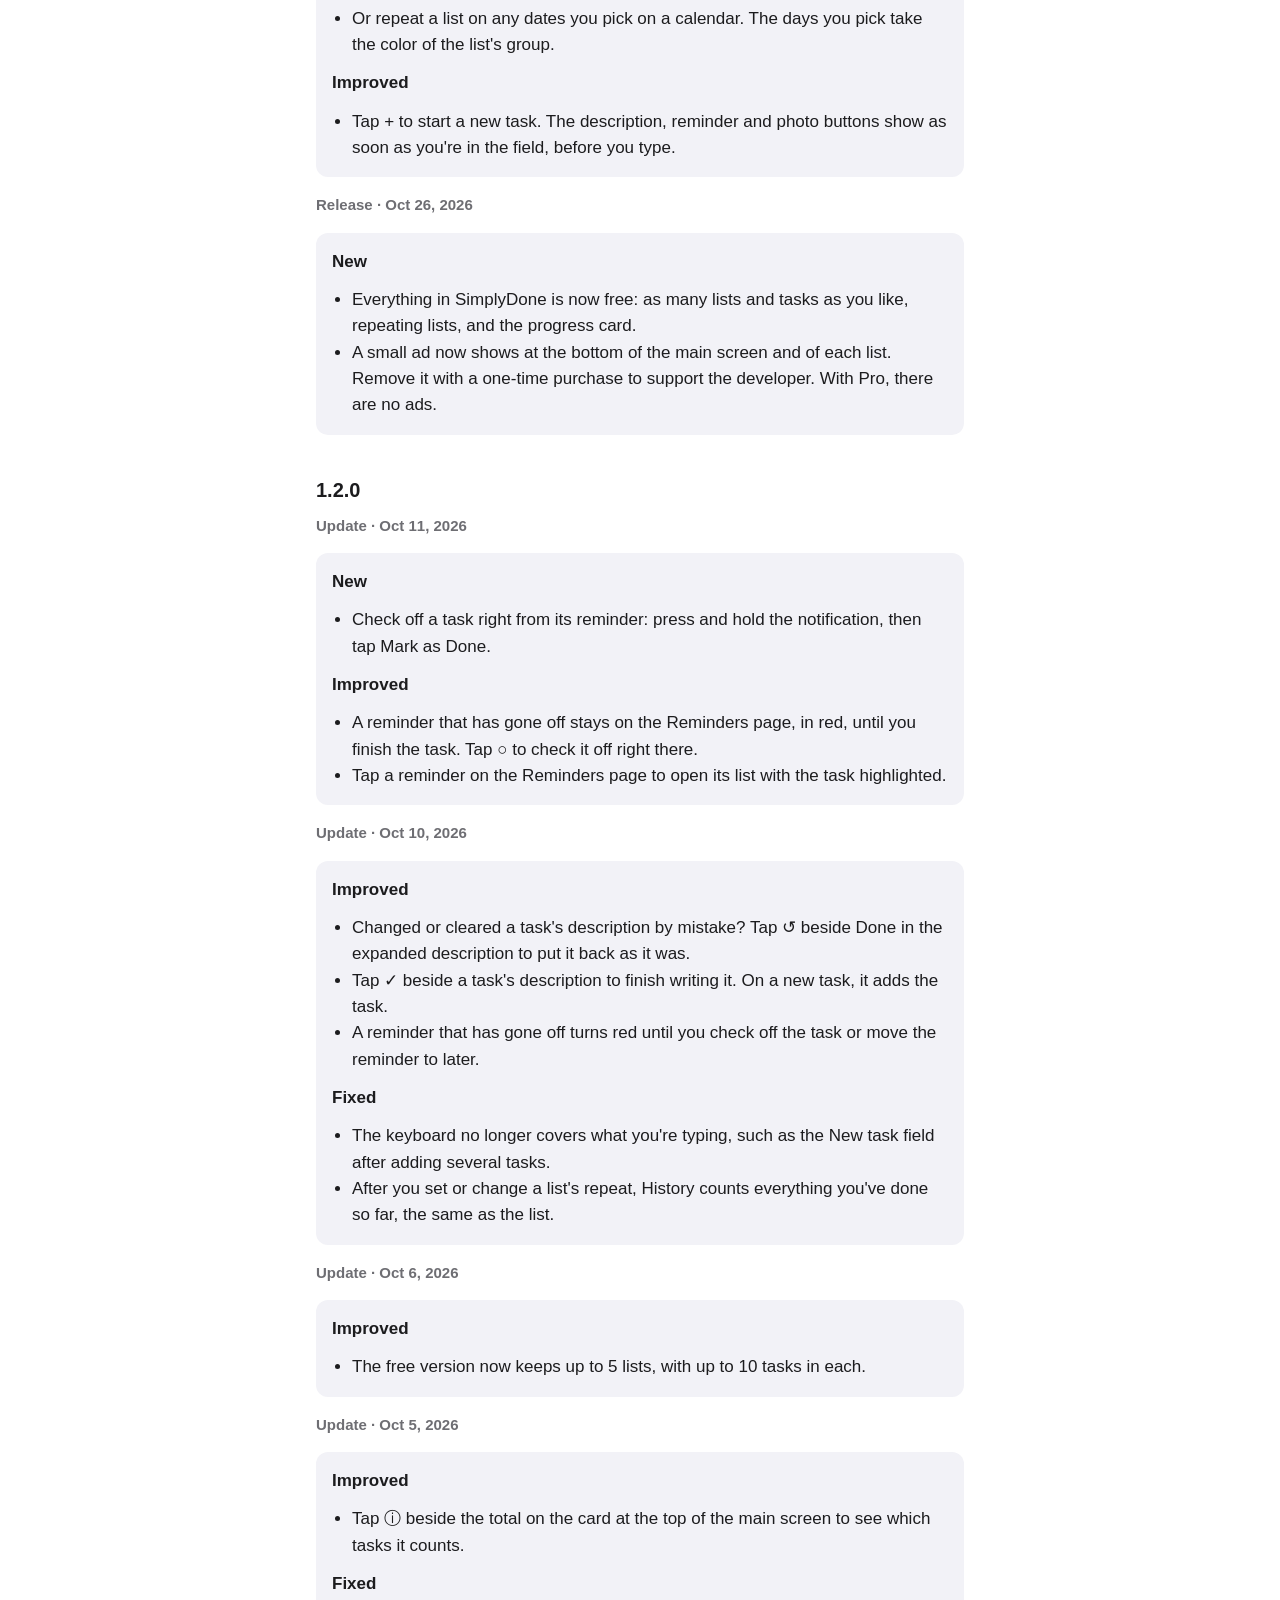
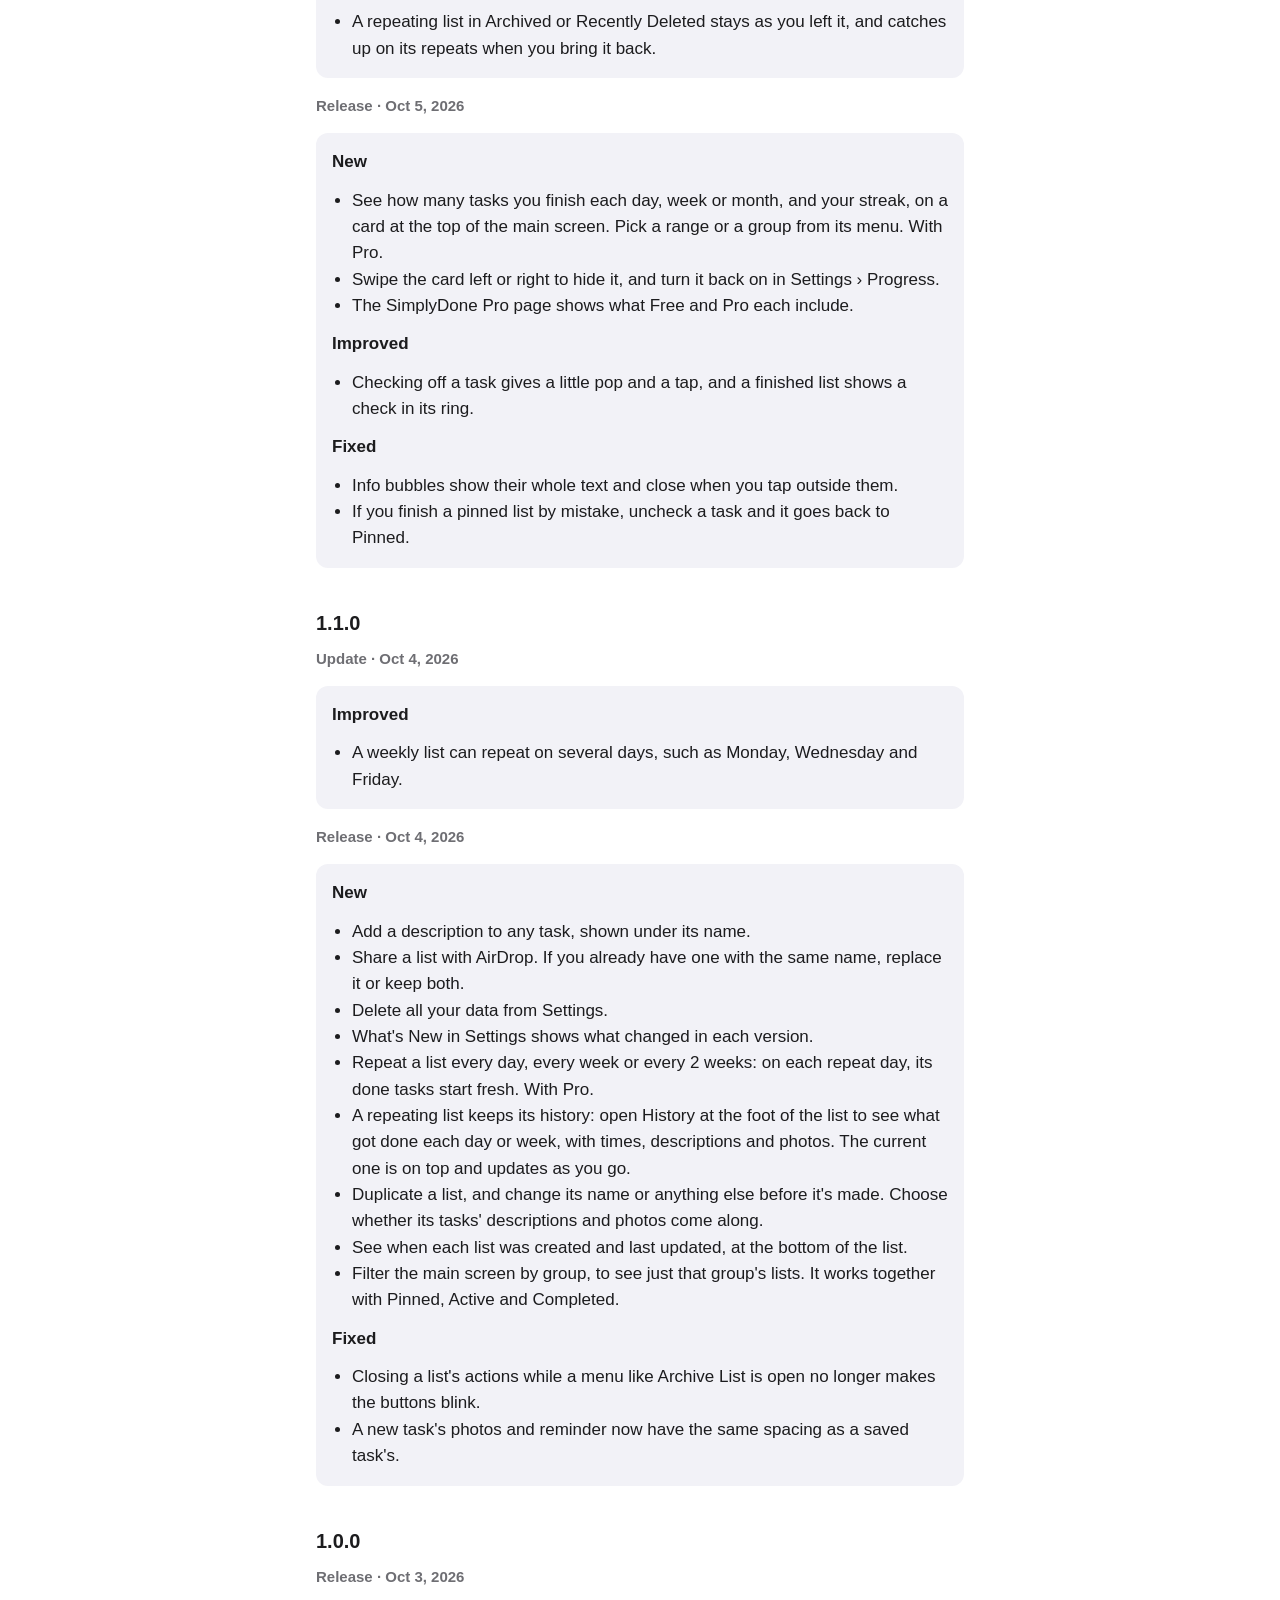
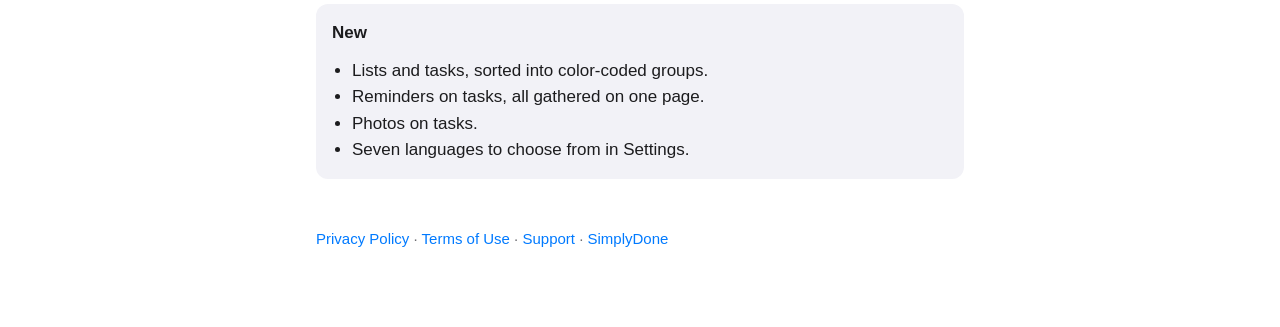
==== commit da0e5ff3: "chore: Site matches 2.1.0, with notes, steps and search - Gallery shows the 9 App Store screens from" ====
--- a/todo/changelog/index.html
+++ b/todo/changelog/index.html
@@ -22,7 +22,29 @@
       <h1>What's New</h1>
       <p class="subtitle">SimplyDone - ToDo &amp; Tasks · Every version, newest first</p>
 
+      <h2>2.1.0</h2>
+      <p class="label">Release · Coming soon</p>
+      <div class="card">
+        <p><strong>New</strong></p>
+        <ul>
+          <li>Write notes: a title and plain text, linked to as many of your lists as you like. Each link shows what's left and opens the list, and a list's page shows the notes that link it.</li>
+          <li>Search your lists and notes from the main screen.</li>
+        </ul>
+        <p><strong>Improved</strong></p>
+        <ul>
+          <li>The main screen stays short: each group shows up to 5 lists and Notes the 4 latest, with See All for the rest. A group's See All shows its lists as rows or cards, with a search of its own.</li>
+        </ul>
+      </div>
+
       <h2>2.0.0</h2>
+      <p class="label">Update · Nov 3, 2026</p>
+      <div class="card">
+        <p><strong>New</strong></p>
+        <ul>
+          <li>Break a task into steps: a short checklist under it, each step with its own tick and, if you like, a description and photos. Tap “1 of 3 steps” to show them; ticking the last one ticks the task.</li>
+        </ul>
+      </div>
+
       <p class="label">Release · Nov 2, 2026</p>
       <div class="card">
         <p><strong>New</strong></p>
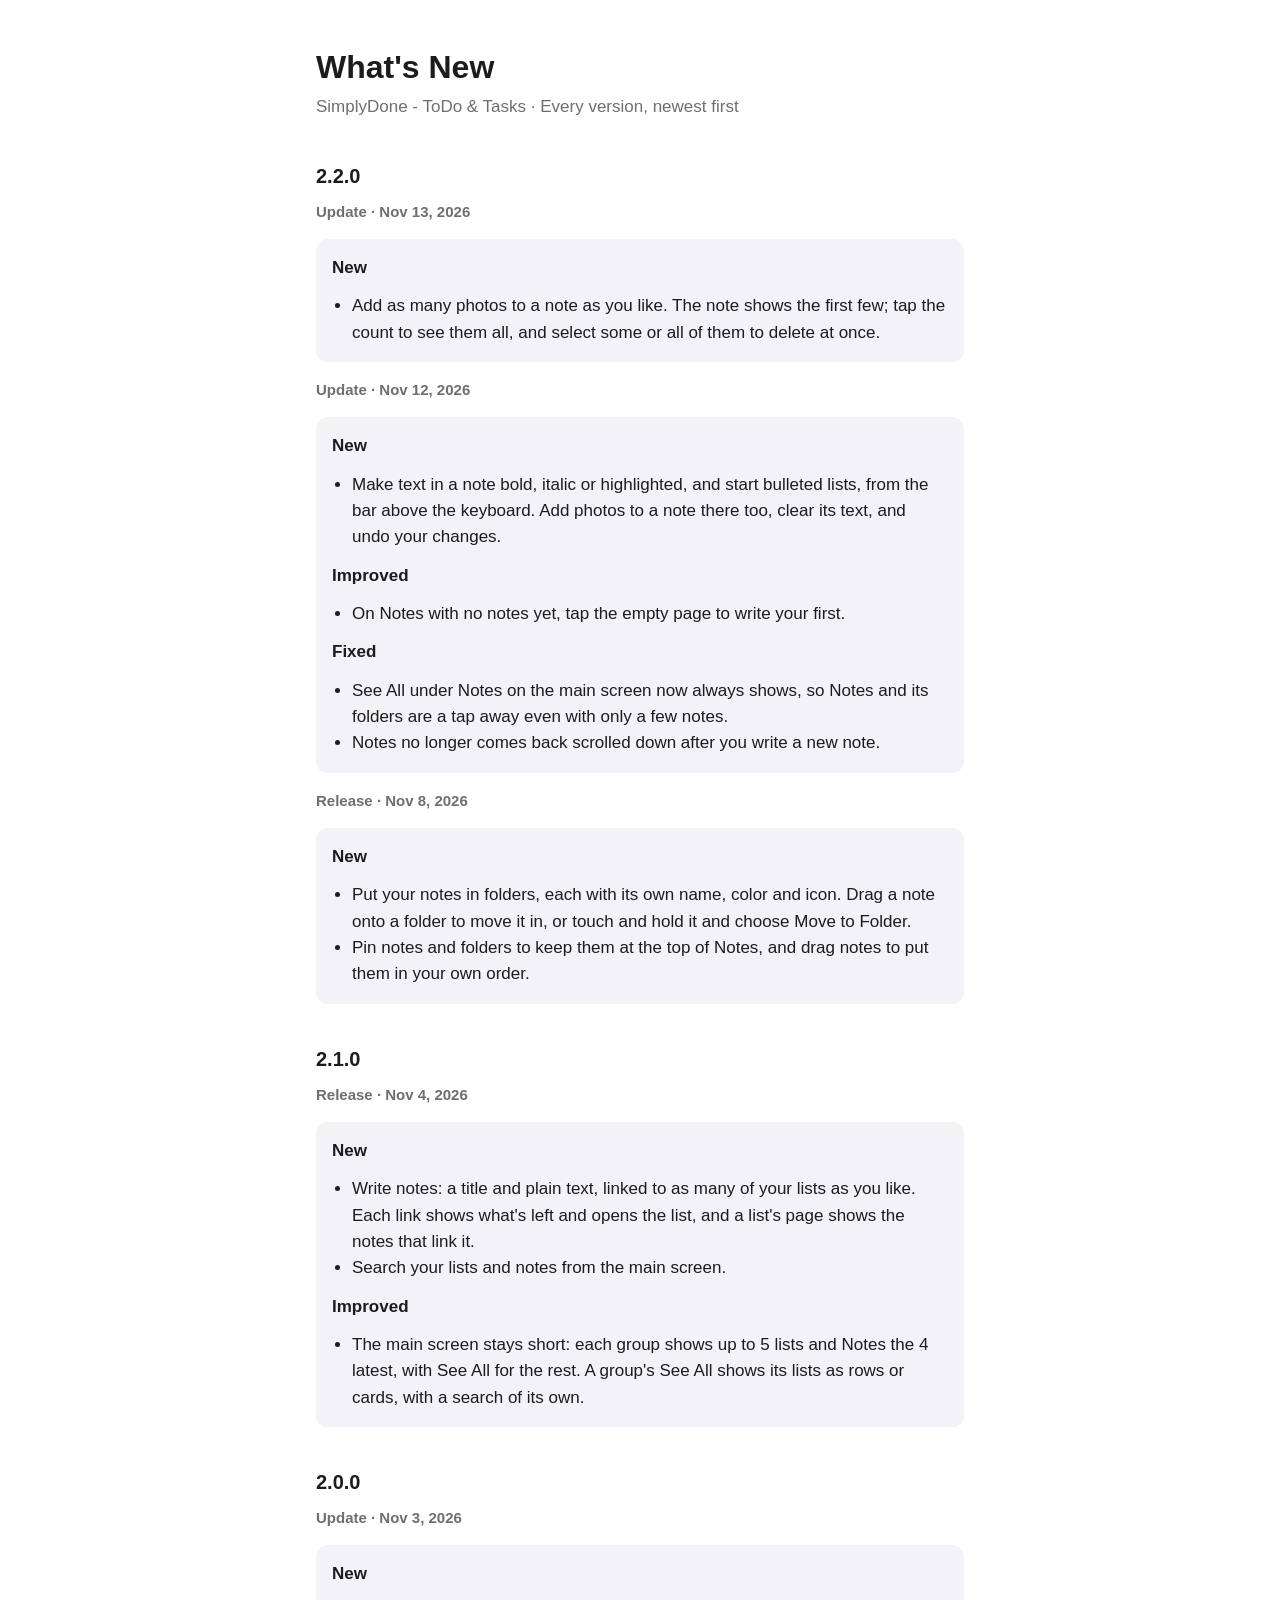
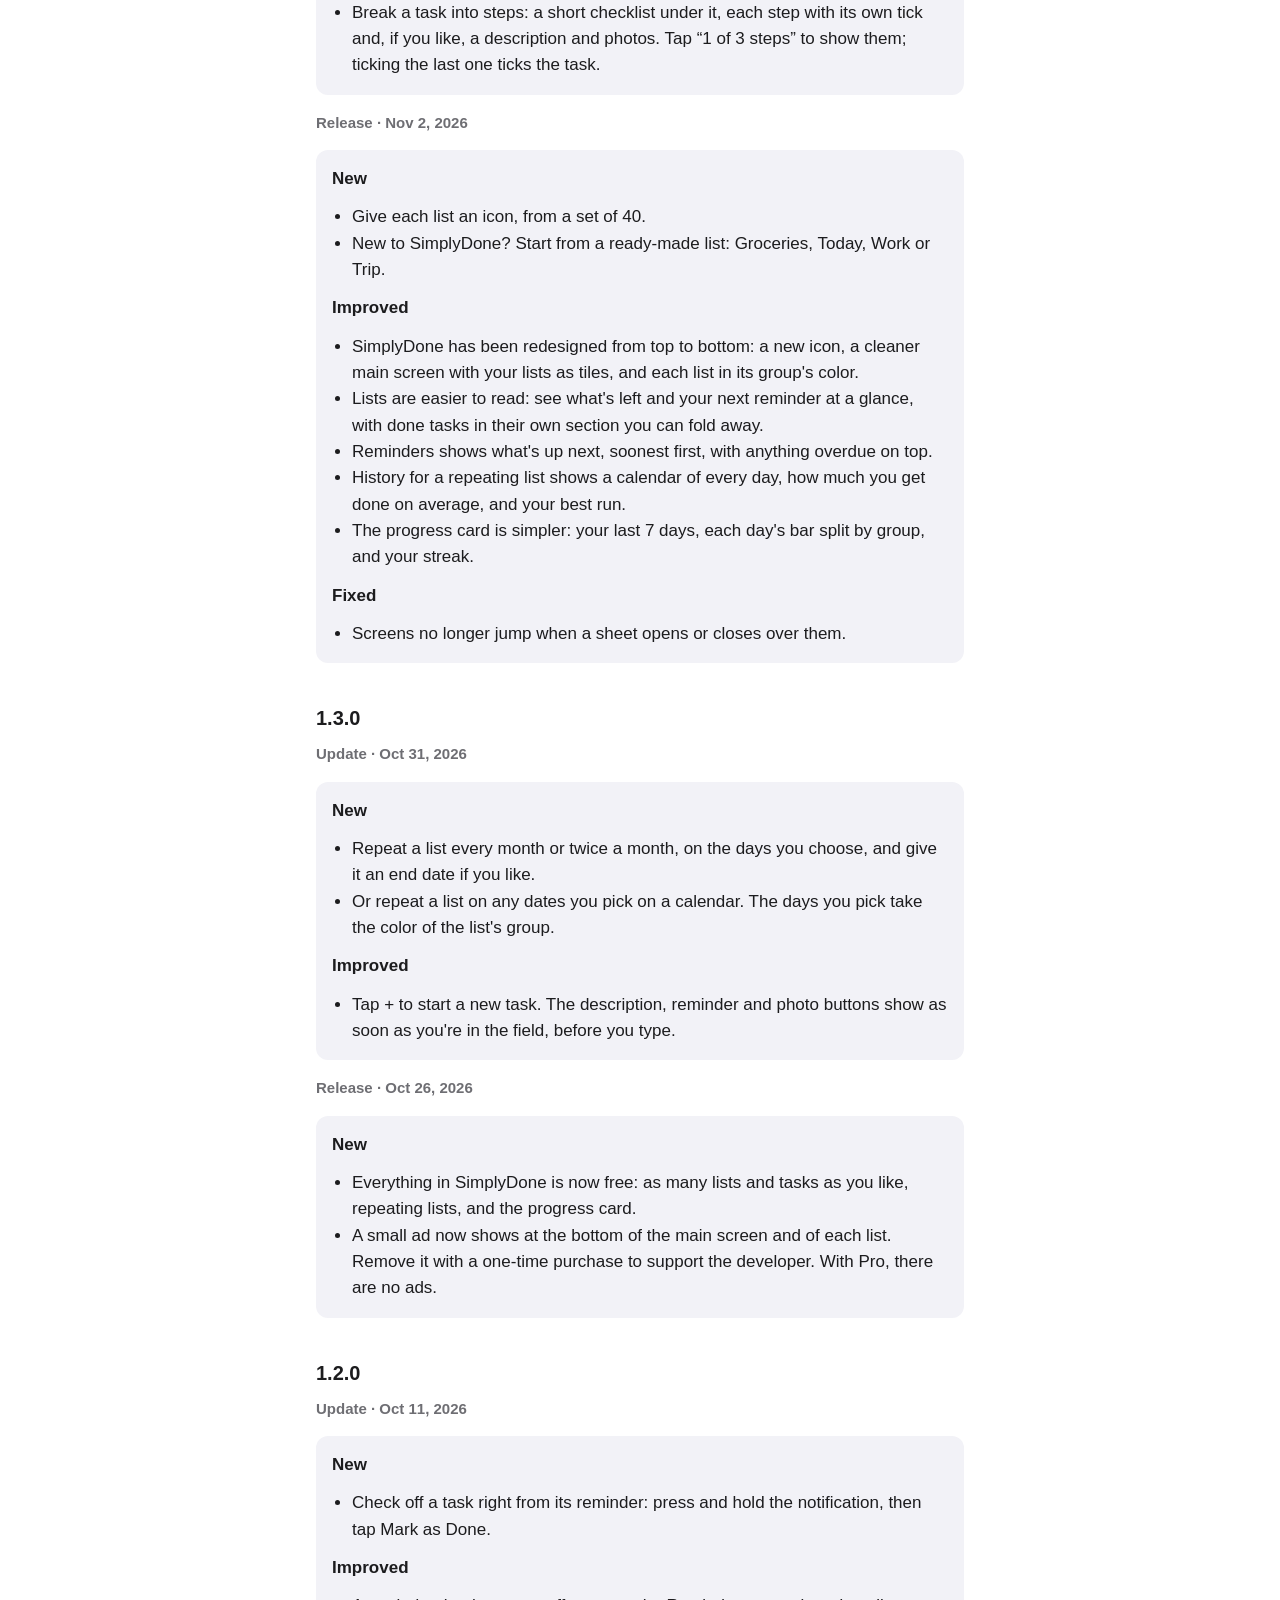
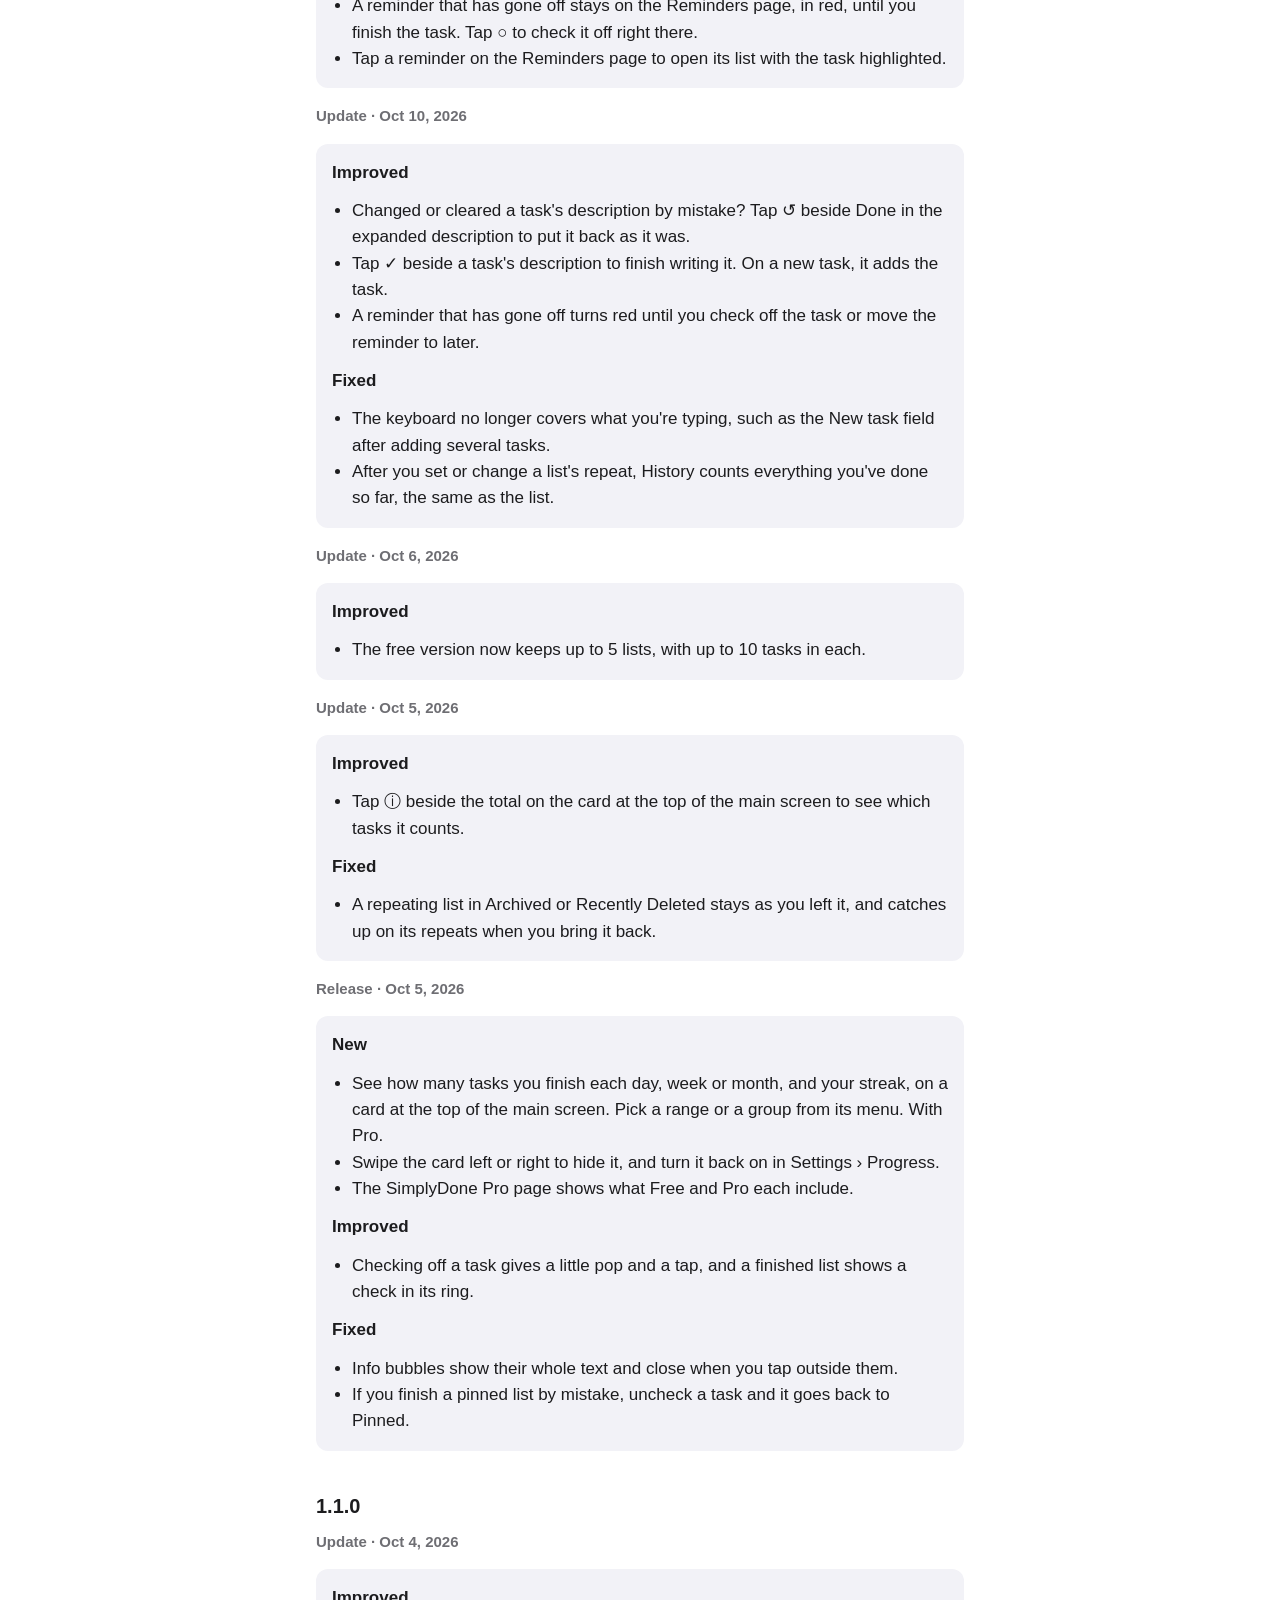
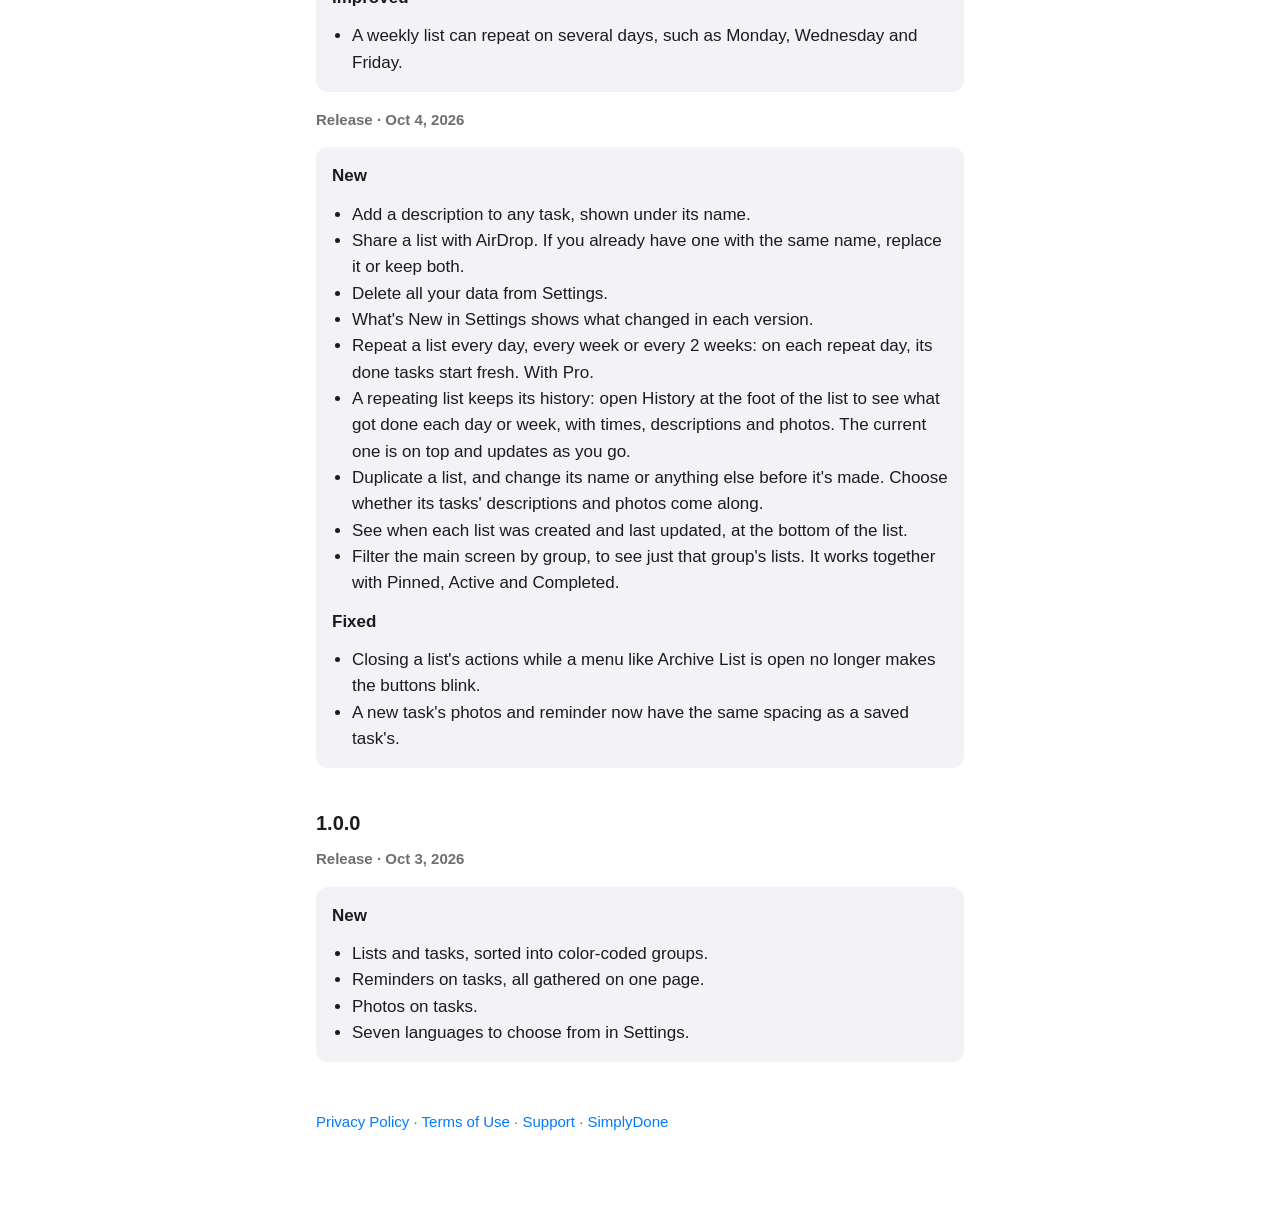
==== commit 0bd86c11: "chore: Site matches 2.2.0, with note folders, formatting and unlimited photos - What's New gains a 2" ====
--- a/todo/changelog/index.html
+++ b/todo/changelog/index.html
@@ -22,8 +22,43 @@
       <h1>What's New</h1>
       <p class="subtitle">SimplyDone - ToDo &amp; Tasks · Every version, newest first</p>
 
+      <h2>2.2.0</h2>
+      <p class="label">Update · Nov 13, 2026</p>
+      <div class="card">
+        <p><strong>New</strong></p>
+        <ul>
+          <li>Add as many photos to a note as you like. The note shows the first few; tap the count to see them all, and select some or all of them to delete at once.</li>
+        </ul>
+      </div>
+
+      <p class="label">Update · Nov 12, 2026</p>
+      <div class="card">
+        <p><strong>New</strong></p>
+        <ul>
+          <li>Make text in a note bold, italic or highlighted, and start bulleted lists, from the bar above the keyboard. Add photos to a note there too, clear its text, and undo your changes.</li>
+        </ul>
+        <p><strong>Improved</strong></p>
+        <ul>
+          <li>On Notes with no notes yet, tap the empty page to write your first.</li>
+        </ul>
+        <p><strong>Fixed</strong></p>
+        <ul>
+          <li>See All under Notes on the main screen now always shows, so Notes and its folders are a tap away even with only a few notes.</li>
+          <li>Notes no longer comes back scrolled down after you write a new note.</li>
+        </ul>
+      </div>
+
+      <p class="label">Release · Nov 8, 2026</p>
+      <div class="card">
+        <p><strong>New</strong></p>
+        <ul>
+          <li>Put your notes in folders, each with its own name, color and icon. Drag a note onto a folder to move it in, or touch and hold it and choose Move to Folder.</li>
+          <li>Pin notes and folders to keep them at the top of Notes, and drag notes to put them in your own order.</li>
+        </ul>
+      </div>
+
       <h2>2.1.0</h2>
-      <p class="label">Release · Coming soon</p>
+      <p class="label">Release · Nov 4, 2026</p>
       <div class="card">
         <p><strong>New</strong></p>
         <ul>
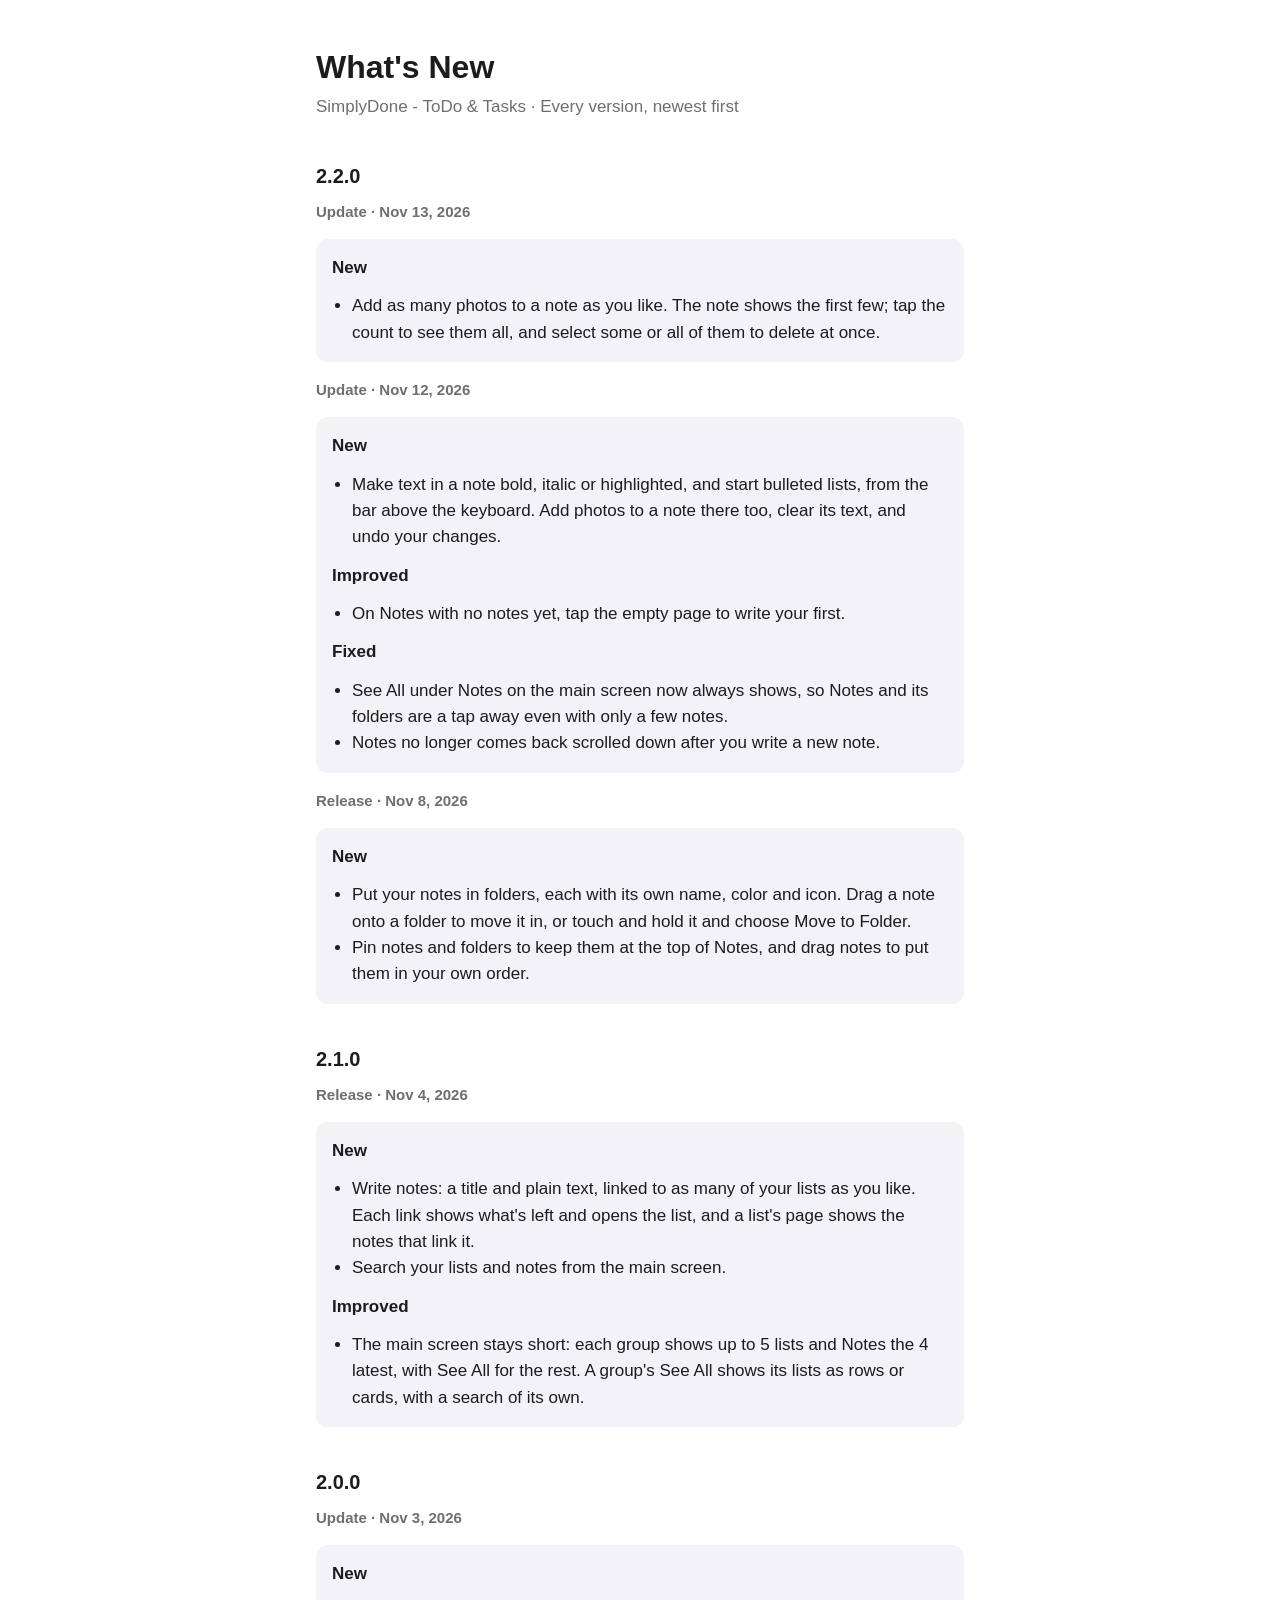
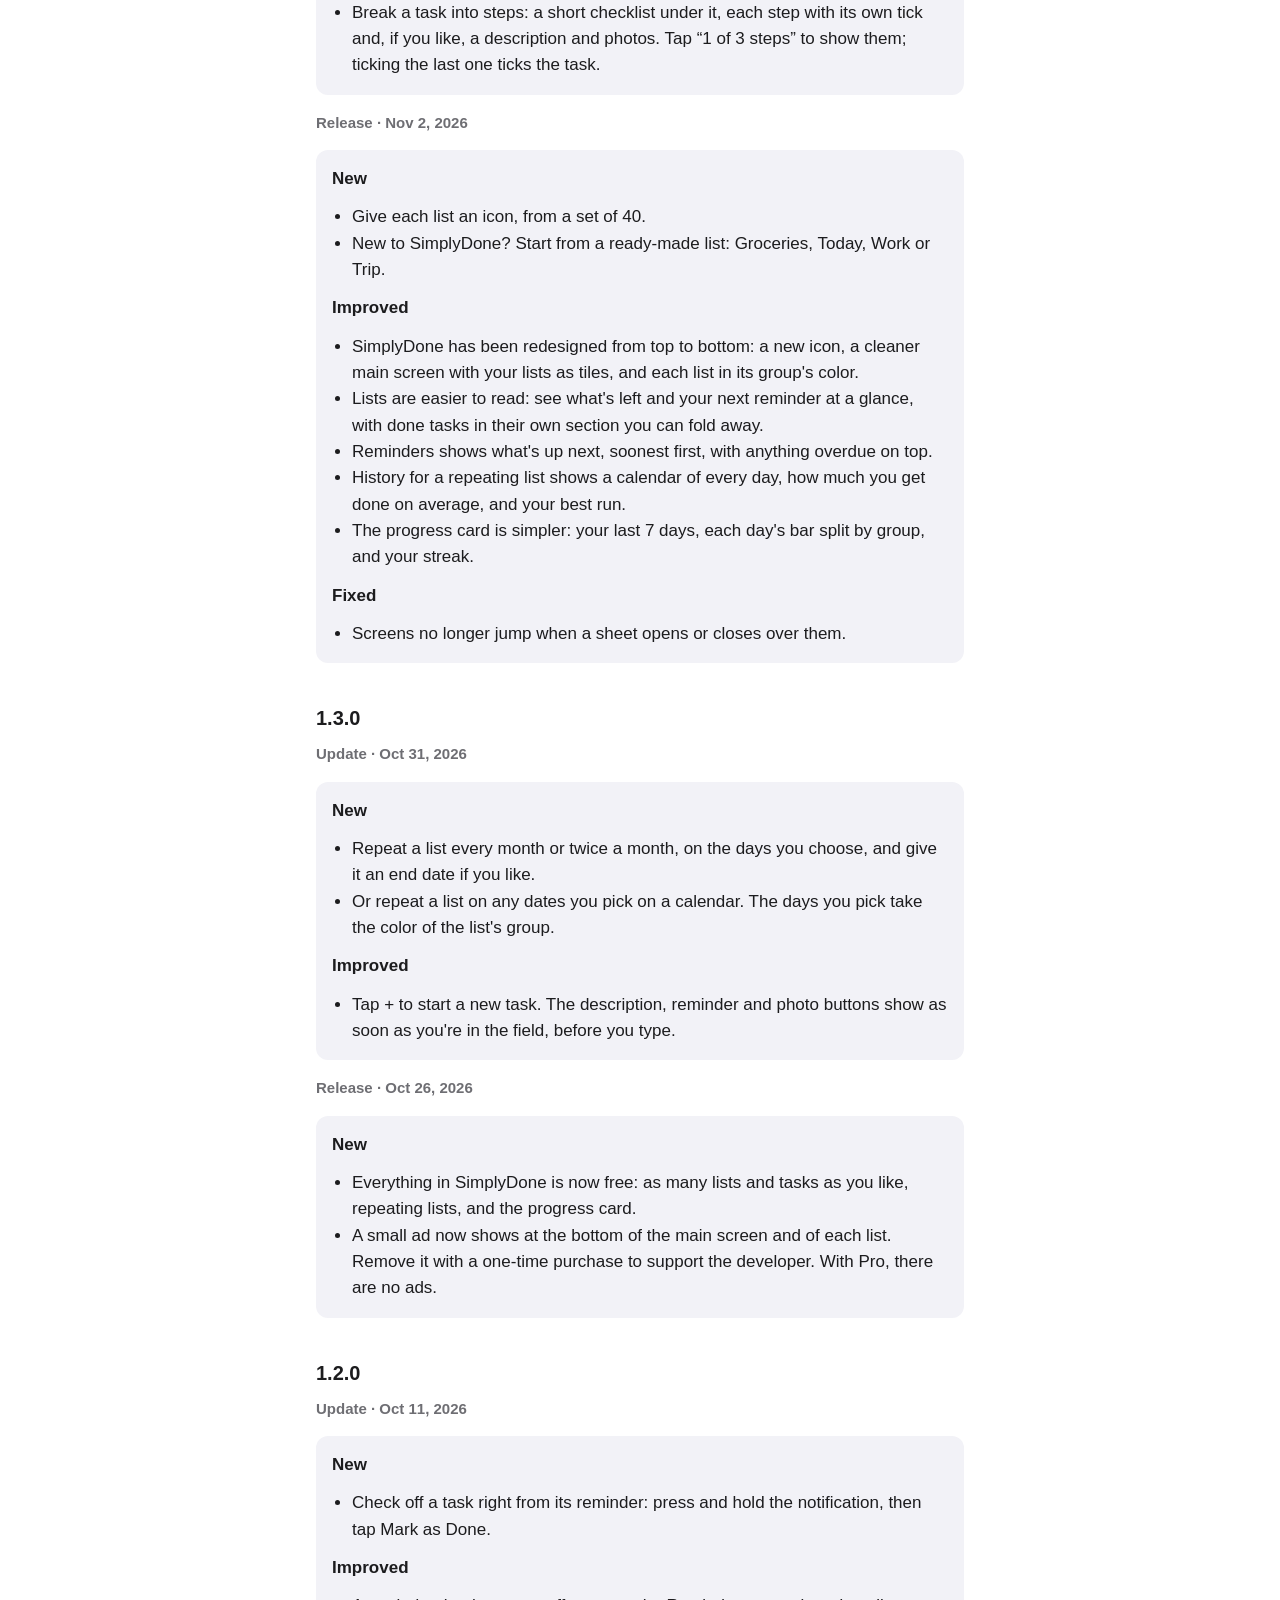
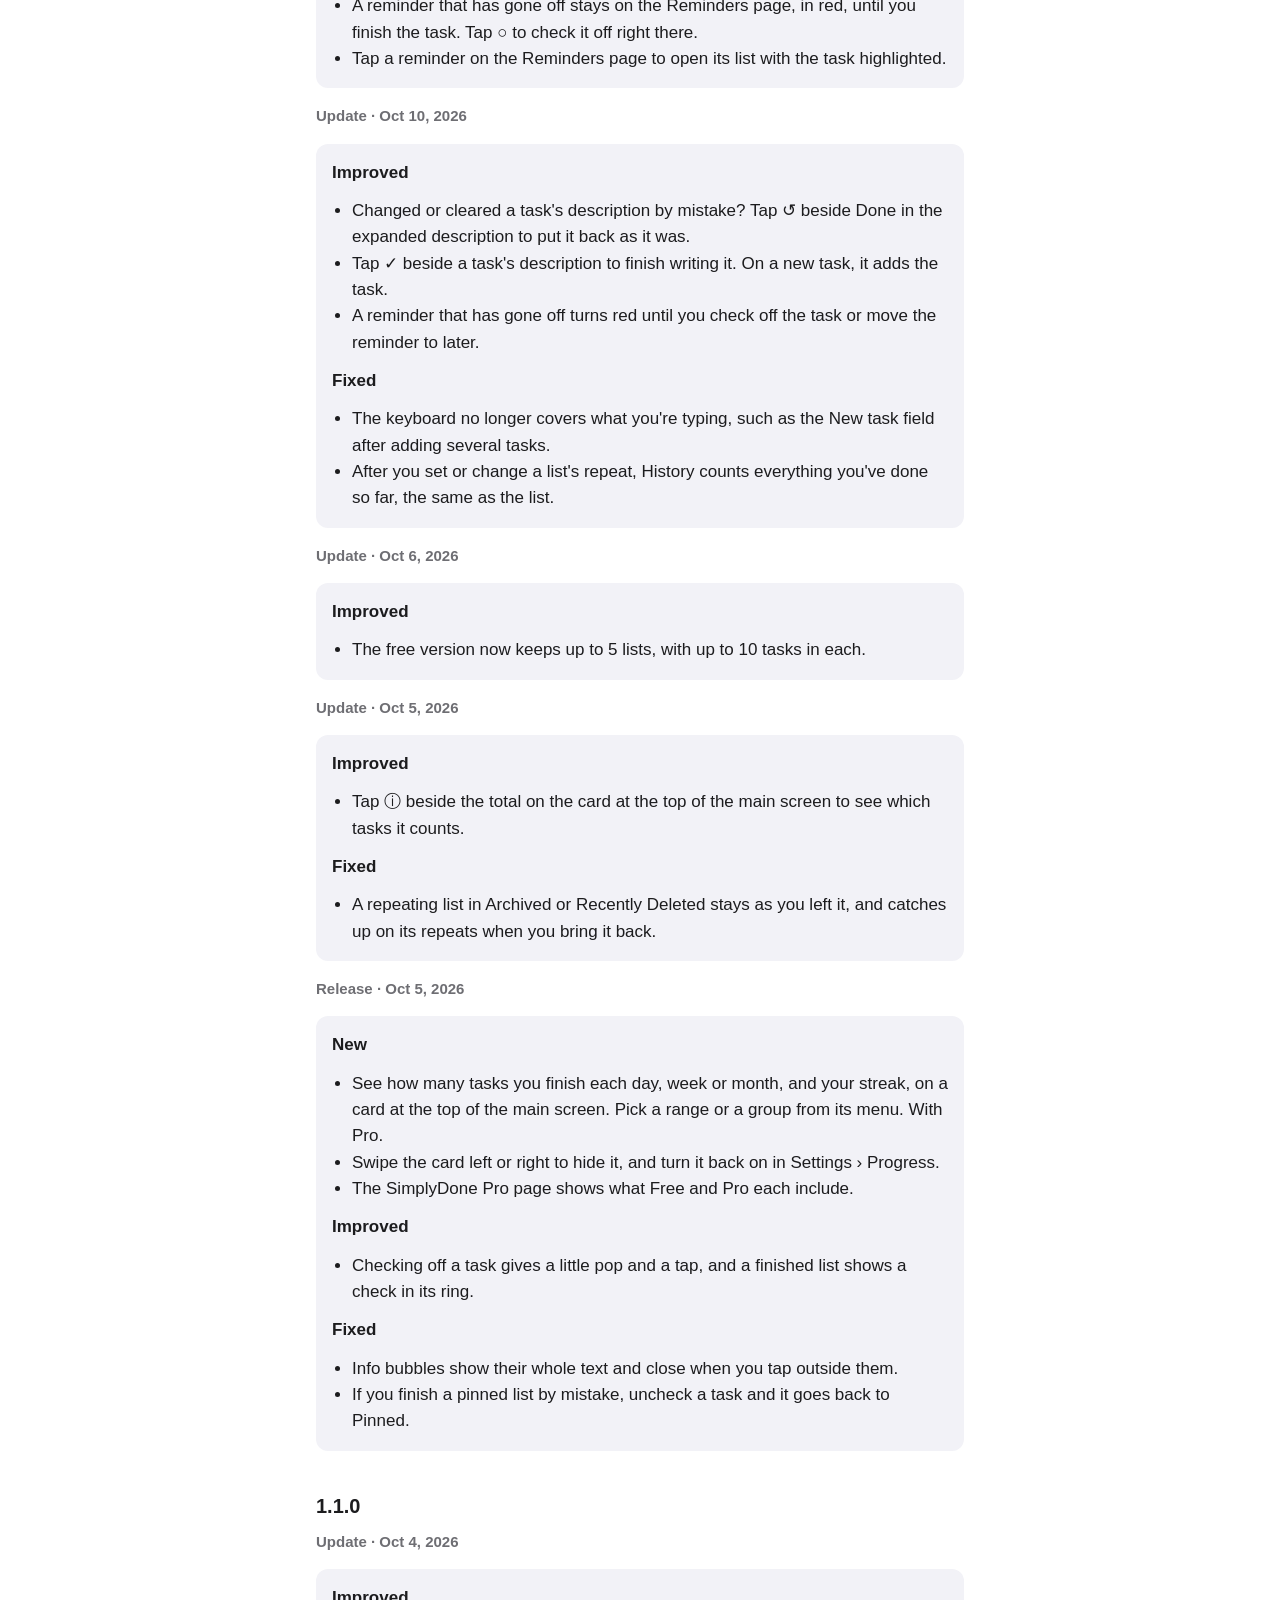
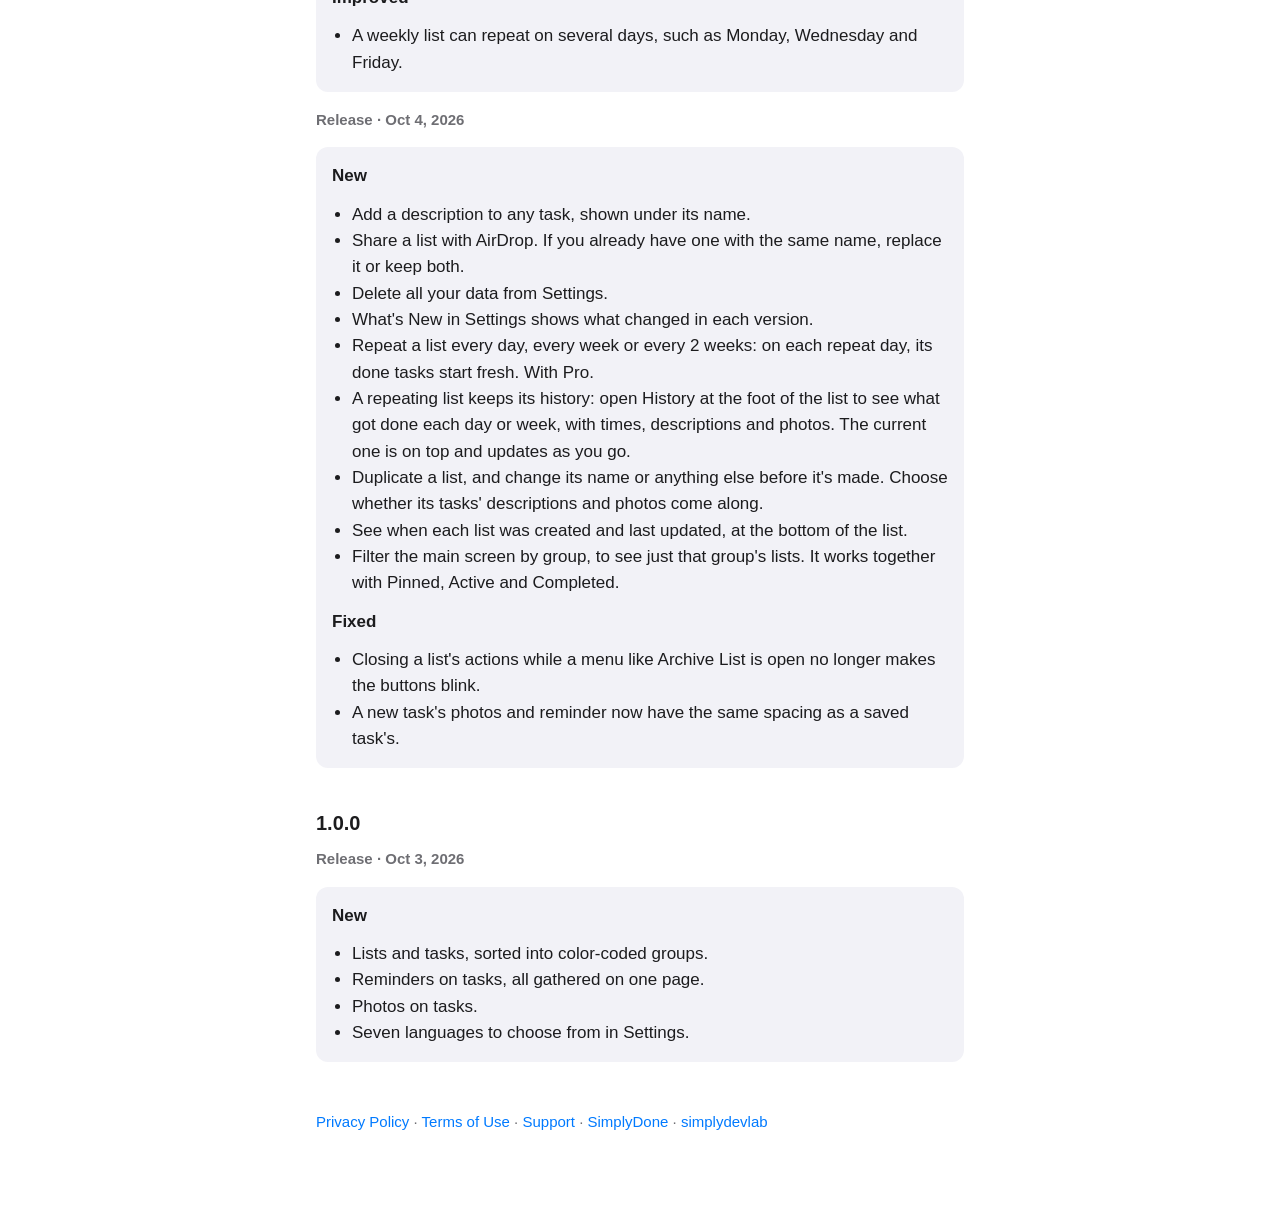
==== commit 6240e9eb: "chore: Landing, Support and Privacy match 2.2.0, and a simplydevlab link in every footer - Landing: " ====
--- a/todo/changelog/index.html
+++ b/todo/changelog/index.html
@@ -235,7 +235,7 @@
       </div>
 
       <footer>
-        <p><a href="../privacy/">Privacy Policy</a> · <a href="../terms/">Terms of Use</a> · <a href="../support/">Support</a> · <a href="../../">SimplyDone</a></p>
+        <p><a href="../privacy/">Privacy Policy</a> · <a href="../terms/">Terms of Use</a> · <a href="../support/">Support</a> · <a href="../../">SimplyDone</a> · <a href="https://simplydevlab.github.io/">simplydevlab</a></p>
       </footer>
     </main>
   </body>
